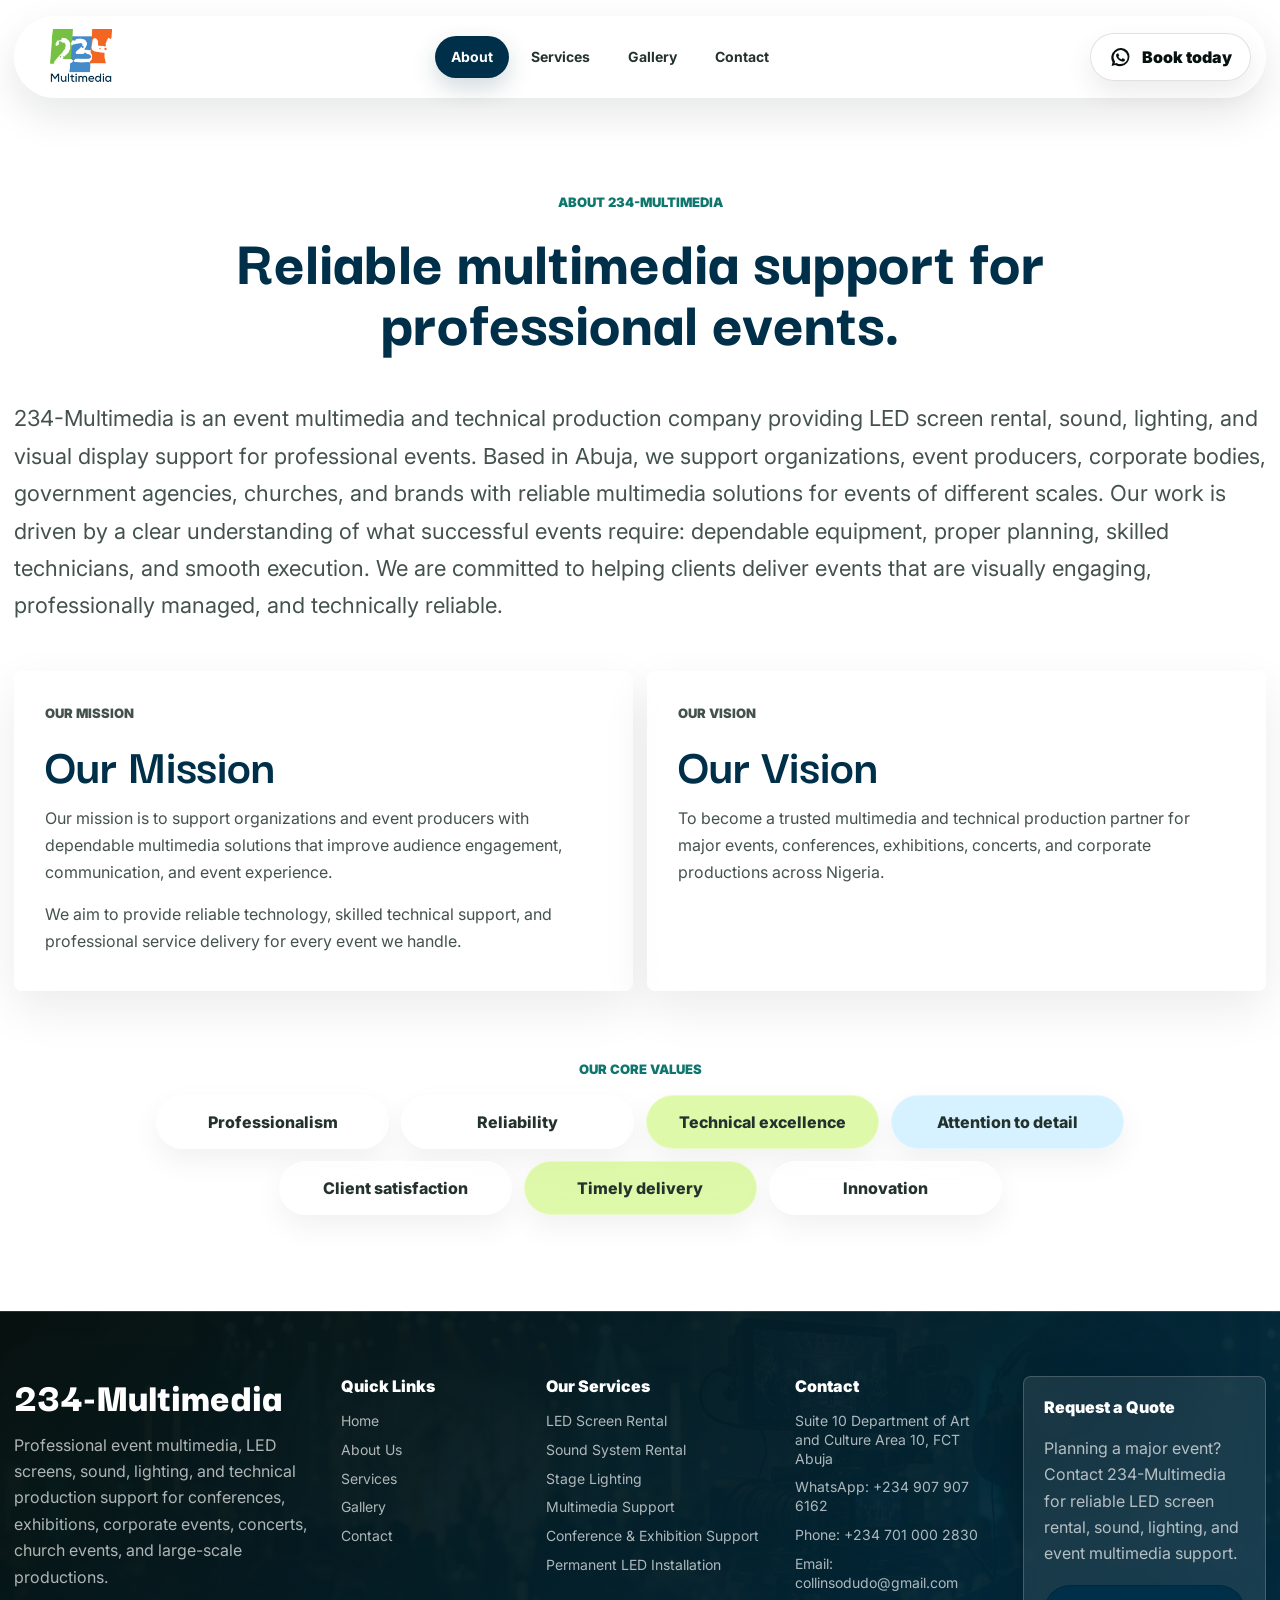
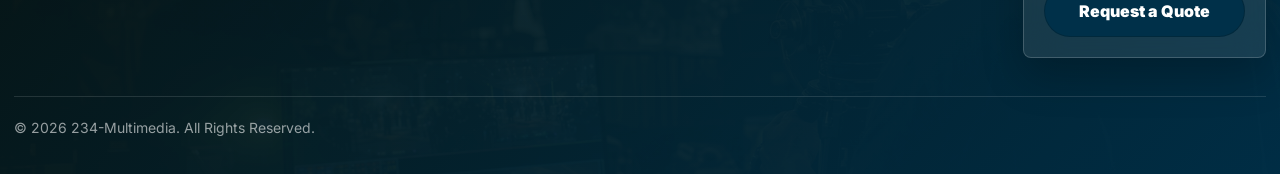
==== about.html @ 144f9b6d "Initial 234-Multimedia website" ====
<!DOCTYPE html>
<html lang="en">
<head>
  <meta charset="UTF-8">
  <meta name="viewport" content="width=device-width, initial-scale=1.0">
  <title>About 234-Multimedia | Event Technical Production</title>
  <meta name="description" content="Learn about 234-Multimedia, an Abuja event technical production company providing LED screens, sound, lighting, media support, and visual display services.">
  <meta name="robots" content="index, follow">
  <meta name="theme-color" content="#003049">
  <meta name="geo.region" content="NG-FC">
  <meta name="geo.placename" content="Abuja">
  <meta property="og:site_name" content="234-Multimedia">
  <meta property="og:type" content="website">
  <meta property="og:title" content="About 234-Multimedia | Event Technical Production">
  <meta property="og:description" content="Learn about 234-Multimedia, an Abuja event technical production company providing LED screens, sound, lighting, media support, and visual display services.">
  <meta property="og:image" content="assets/hero-led-3.png">
  <meta name="twitter:card" content="summary_large_image">
  <meta name="twitter:title" content="About 234-Multimedia | Event Technical Production">
  <meta name="twitter:description" content="Learn about 234-Multimedia, an Abuja event technical production company providing LED screens, sound, lighting, media support, and visual display services.">
  <meta name="twitter:image" content="assets/hero-led-3.png">
  <link rel="preconnect" href="https://fonts.googleapis.com">
  <link rel="preconnect" href="https://fonts.gstatic.com" crossorigin>
  <link href="https://fonts.googleapis.com/css2?family=Darker+Grotesque:wght@700;800;900&family=Inter:wght@400;500;600;700;800;900&display=swap" rel="stylesheet">
  <link rel="icon" type="image/png" href="assets/234%20logo.png">
  <link rel="stylesheet" href="styles.css">
</head>
<body>
  <a class="skip-link" href="#top">Skip to content</a>
  <header class="site-header">
    <a class="brand" href="index.html" aria-label="234-Multimedia home">
      <img src="assets/234 logo.png" alt="234-Multimedia" decoding="async">
    </a>

    <button class="menu-toggle" type="button" aria-label="Open menu" aria-expanded="false">
      <span></span>
      <span></span>
    </button>

    <nav class="nav-links" aria-label="Primary navigation">
      <a href="about.html" aria-current="page">About</a>
      <a href="services.html">Services</a>
      <a href="work.html">Gallery</a>
      <a href="contact.html">Contact</a>
      <a class="mobile-nav-cta" href="https://wa.me/2349079076162?text=Hello%20234-Multimedia%2C%20I%20would%20like%20to%20request%20a%20quote%20for%20an%20event." target="_blank" rel="noopener">Request Quote</a>
    </nav>

    <a class="header-cta" href="https://wa.me/2349079076162?text=Hello%20234-Multimedia%2C%20I%20would%20like%20to%20book%20your%20event%20multimedia%20service." target="_blank" rel="noopener">
      <span class="whatsapp-icon" aria-hidden="true">
        <svg viewBox="0 0 24 24" focusable="false">
          <path d="M19.1 4.9A9.9 9.9 0 0 0 3.7 17l-1 3.8 3.9-1A9.9 9.9 0 0 0 19.1 4.9Zm-7.1 14a7.2 7.2 0 0 1-3.7-1l-.3-.2-2.2.6.6-2.1-.2-.3A7.3 7.3 0 1 1 12 18.9Zm4-5.4c-.2-.1-1.3-.6-1.5-.7-.2-.1-.4-.1-.5.1l-.7.9c-.1.2-.3.2-.5.1a5.9 5.9 0 0 1-2.9-2.5c-.1-.2 0-.3.1-.4l.4-.5c.1-.1.1-.3.2-.4 0-.1 0-.3-.1-.4l-.7-1.7c-.2-.4-.4-.3-.5-.3h-.5c-.2 0-.4.1-.6.3-.2.2-.8.8-.8 1.9s.8 2.2.9 2.3c.1.2 1.6 2.5 3.9 3.5.6.2 1 .4 1.3.5.6.2 1.1.2 1.5.1.5-.1 1.3-.5 1.5-1.1.2-.5.2-1 .1-1.1 0-.1-.2-.2-.4-.3Z" />
        </svg>
      </span>
      Book today
    </a>
  </header>

  <main id="top">
    <section class="page-hero section-pad">
      <p class="section-label reveal">About 234-Multimedia</p>
      <h1 class="about-title reveal">Reliable multimedia support for professional events.</h1>
    </section>

    <section class="about-page section-pad">
      <div class="about-story reveal">
        <p>234-Multimedia is an event multimedia and technical production company providing LED screen rental, sound, lighting, and visual display support for professional events. Based in Abuja, we support organizations, event producers, corporate bodies, government agencies, churches, and brands with reliable multimedia solutions for events of different scales. Our work is driven by a clear understanding of what successful events require: dependable equipment, proper planning, skilled technicians, and smooth execution. We are committed to helping clients deliver events that are visually engaging, professionally managed, and technically reliable.</p>
      </div>

      <div class="about-card-grid">
        <article class="about-card reveal">
          <p class="section-label">Our Mission</p>
          <h2>Our Mission</h2>
          <p>Our mission is to support organizations and event producers with dependable multimedia solutions that improve audience engagement, communication, and event experience.</p>
          <p>We aim to provide reliable technology, skilled technical support, and professional service delivery for every event we handle.</p>
        </article>
        <article class="about-card reveal">
          <p class="section-label">Our Vision</p>
          <h2>Our Vision</h2>
          <p>To become a trusted multimedia and technical production partner for major events, conferences, exhibitions, concerts, and corporate productions across Nigeria.</p>
        </article>
      </div>

      <div class="core-values reveal">
        <p class="section-label">Our Core Values</p>
        <div class="event-type-grid core-value-grid">
          <span>Professionalism</span>
          <span>Reliability</span>
          <span>Technical excellence</span>
          <span>Attention to detail</span>
          <span>Client satisfaction</span>
          <span>Timely delivery</span>
          <span>Innovation</span>
        </div>
      </div>
    </section>
  </main>

  <footer class="site-footer">
    <div class="footer-grid">
      <div class="footer-brand">
        <h2>234-Multimedia</h2>
        <p>Professional event multimedia, LED screens, sound, lighting, and technical production support for conferences, exhibitions, corporate events, concerts, church events, and large-scale productions.</p>
      </div>
      <div>
        <h3>Quick Links</h3>
        <nav class="footer-links" aria-label="Footer quick links">
          <a href="index.html">Home</a>
          <a href="about.html">About Us</a>
          <a href="services.html">Services</a>
          <a href="work.html">Gallery</a>
          <a href="contact.html">Contact</a>
        </nav>
      </div>
      <div>
        <h3>Our Services</h3>
        <nav class="footer-links" aria-label="Footer services">
          <a href="services.html">LED Screen Rental</a>
          <a href="services.html">Sound System Rental</a>
          <a href="services.html">Stage Lighting</a>
          <a href="services.html">Multimedia Support</a>
          <a href="services.html">Conference & Exhibition Support</a>
          <a href="services.html">Permanent LED Installation</a>
        </nav>
      </div>
      <div>
        <h3>Contact</h3>
        <div class="footer-links">
          <span>Suite 10 Department of Art and Culture Area 10, FCT Abuja</span>
          <a href="https://wa.me/2349079076162" target="_blank" rel="noopener">WhatsApp: +234 907 907 6162</a>
          <a href="tel:+2347010002830">Phone: +234 701 000 2830</a>
          <a href="mailto:collinsodudo@gmail.com">Email: collinsodudo@gmail.com</a>
        </div>
      </div>
      <div class="footer-cta">
        <h3>Request a Quote</h3>
        <p>Planning a major event? Contact 234-Multimedia for reliable LED screen rental, sound, lighting, and event multimedia support.</p>
        <a class="button button-primary" href="https://wa.me/2349079076162?text=Hello%20234-Multimedia%2C%20I%20would%20like%20to%20request%20a%20quote%20for%20an%20event." target="_blank" rel="noopener">Request a Quote</a>
      </div>
    </div>
    <div class="footer-bottom">
      <span>&copy; 2026 234-Multimedia. All Rights Reserved.</span>
    </div>
  </footer>

  <script src="script.js"></script>
</body>
</html>
---- styles.css ----
:root {
  --ink: #07110f;
  --paper: #edf2ee;
  --muted: #66726c;
  --line: rgba(255, 255, 255, 0.35);
  --teal: #0f766e;
  --navy: #003049;
  --lime: #b7f247;
  --coral: #ff8468;
  --blue: #8ed8ff;
  --white: #ffffff;
  --glass: rgba(255, 255, 255, 0.58);
  --glass-strong: rgba(255, 255, 255, 0.78);
  --shadow: 0 24px 70px rgba(7, 17, 15, 0.16);
  --page-width: min(1360px, calc(100% - 28px));
}

* {
  box-sizing: border-box;
}

html {
  scroll-behavior: smooth;
}

body {
  margin: 0;
  background: #ffffff;
  color: var(--ink);
  font-family: "Inter", Arial, sans-serif;
  overflow-x: hidden;
}

body::before {
  display: none;
  content: "";
  position: fixed;
  inset: 0;
  z-index: -1;
  background-image:
    linear-gradient(rgba(7, 17, 15, 0.045) 1px, transparent 1px),
    linear-gradient(90deg, rgba(7, 17, 15, 0.045) 1px, transparent 1px);
  background-size: 72px 72px;
  mask-image: linear-gradient(to bottom, rgba(0, 0, 0, 0.8), transparent 78%);
}

body::after {
  display: none;
  content: "";
  position: fixed;
  right: -18vw;
  bottom: 6vh;
  z-index: -1;
  width: 42vw;
  height: 42vw;
  border-radius: 50%;
  background: radial-gradient(circle, rgba(255, 132, 104, 0.22), transparent 68%);
  animation: floatGlow 9s ease-in-out infinite alternate;
}

body.menu-open {
  overflow: hidden;
}

a {
  color: inherit;
  text-decoration: none;
}

.skip-link {
  position: fixed;
  top: 12px;
  left: 12px;
  z-index: 100;
  padding: 10px 14px;
  border-radius: 999px;
  background: var(--navy);
  color: var(--white);
  font-weight: 900;
  transform: translateY(-140%);
  transition: transform 180ms ease;
}

.skip-link:focus {
  transform: translateY(0);
}

img {
  display: block;
  max-width: 100%;
}

.site-header {
  position: sticky;
  top: 0;
  z-index: 20;
  display: flex;
  align-items: center;
  justify-content: space-between;
  gap: 24px;
  width: var(--page-width);
  margin: 16px auto 0;
  padding: 12px 14px 12px 18px;
  border: 1px solid var(--line);
  border-radius: 999px;
  background: rgba(255, 255, 255, 0.52);
  box-shadow: 0 16px 42px rgba(7, 17, 15, 0.1);
  backdrop-filter: blur(18px);
}

.brand,
.nav-links,
.hero-actions,
.contact-actions,
.header-cta {
  display: flex;
  align-items: center;
}

.brand {
  display: inline-flex;
  align-items: center;
}

.brand img {
  width: 96px;
  height: auto;
  max-height: 56px;
  object-fit: contain;
}

.nav-links {
  gap: 6px;
}

.nav-links a {
  min-height: 42px;
  padding: 12px 16px;
  border-radius: 999px;
  color: #24322d;
  font-size: 14px;
  font-weight: 700;
}

.nav-links a:hover {
  background: rgba(255, 255, 255, 0.72);
}

.nav-links a[aria-current="page"] {
  background: var(--navy);
  color: var(--white);
  box-shadow: 0 10px 24px rgba(0, 48, 73, 0.18);
}

.nav-links .mobile-nav-cta {
  display: none;
}

.header-cta {
  justify-content: center;
  gap: 10px;
  min-height: 48px;
  padding: 0 18px;
  border: 1px solid rgba(7, 17, 15, 0.12);
  border-radius: 999px;
  background: rgba(255, 255, 255, 0.62);
  color: var(--ink);
  font-weight: 900;
  box-shadow: 0 12px 28px rgba(7, 17, 15, 0.08);
}

.menu-toggle {
  display: none;
  width: 46px;
  height: 46px;
  border: 0;
  border-radius: 50%;
  background: var(--ink);
  cursor: pointer;
}

.menu-toggle span {
  display: block;
  width: 18px;
  height: 2px;
  margin: 5px auto;
  background: var(--lime);
}

.hero {
  display: grid;
  grid-template-columns: minmax(0, 0.9fr) minmax(360px, 1.1fr);
  align-items: stretch;
  gap: 34px;
  width: var(--page-width);
  min-height: calc(100vh - 82px);
  margin: 0 auto;
  padding: 58px 0 28px;
}

.hero-led {
  display: grid;
  grid-template-columns: minmax(360px, 0.48fr) minmax(330px, 0.52fr);
  align-items: center;
  gap: clamp(28px, 6vw, 96px);
  min-height: calc(100vh - 108px);
  padding-top: clamp(44px, 7vw, 88px);
  padding-bottom: clamp(58px, 8vw, 96px);
  overflow: visible;
}

.hero-copy {
  align-self: center;
  padding: clamp(24px, 4vw, 46px);
  border: 1px solid var(--line);
  border-radius: 28px;
  background: rgba(255, 255, 255, 0.5);
  box-shadow: var(--shadow);
  backdrop-filter: blur(22px);
}

.hero-led .hero-copy {
  width: 100%;
  margin: 0;
  padding: 0;
  text-align: left;
  border: 0;
  border-radius: 0;
  background: transparent;
  box-shadow: none;
  backdrop-filter: none;
}

.hero-copy,
.hero-media,
.service-card,
.process-step,
.contact-panel {
  -webkit-backdrop-filter: blur(22px);
}

.eyebrow,
.section-label {
  margin: 0 0 18px;
  color: var(--teal);
  font-size: 13px;
  font-weight: 900;
  letter-spacing: 0;
  text-transform: uppercase;
}

.hero h1,
.intro h2,
.section-heading h2,
.showcase-header h2,
.contact-panel h2 {
  margin: 0;
  font-weight: 900;
  letter-spacing: 0;
  line-height: 0.92;
}

.hero h1 {
  max-width: 780px;
  font-size: clamp(48px, 8vw, 112px);
}

.hero-led h1 {
  max-width: 720px;
  margin: 0;
  color: #003049;
  font-family: "Darker Grotesque", "Inter", Arial, sans-serif;
  font-size: clamp(44px, 4.7vw, 68px);
  font-weight: 800;
  line-height: 0.88;
}

.hero-led h1 > span {
  display: block;
}

.hero-led h1 > span:first-child {
  white-space: nowrap;
}

.hero-led h1 > .hero-service-line {
  white-space: nowrap;
}

.hero-service-word {
  display: inline-block;
  color: #FA6506;
  min-height: 0.9em;
  vertical-align: baseline;
  transition: opacity 220ms ease, transform 220ms ease;
}

.hero-service-word.is-changing {
  opacity: 0;
  transform: translateY(8px);
}

.hero-text {
  max-width: 570px;
  margin: 24px 0 0;
  color: #44524c;
  font-size: clamp(17px, 2vw, 21px);
  line-height: 1.55;
}

.hero-led .hero-text {
  max-width: 540px;
  margin: 18px 0 0;
  color: rgba(7, 17, 15, 0.86);
  font-size: clamp(16px, 1.55vw, 20px);
  line-height: 1.35;
}

.hero-actions,
.contact-actions {
  flex-wrap: wrap;
  gap: 12px;
  margin-top: 34px;
}

.hero-led .hero-actions {
  justify-content: flex-start;
  margin-top: 28px;
}

.button {
  display: inline-flex;
  align-items: center;
  justify-content: center;
  min-height: 52px;
  padding: 0 22px;
  border: 1px solid rgba(7, 17, 15, 0.22);
  border-radius: 999px;
  font-weight: 900;
}

.button-primary {
  background: var(--navy);
  color: var(--white);
}

.whatsapp-icon {
  display: inline-flex;
  align-items: center;
  justify-content: center;
  width: 23px;
  height: 23px;
  flex: 0 0 23px;
}

.whatsapp-icon svg {
  width: 100%;
  height: 100%;
  fill: currentColor;
}

.button-secondary {
  background: rgba(255, 255, 255, 0.52);
  backdrop-filter: blur(14px);
}

.hero-media {
  position: relative;
  min-height: 640px;
  border: 1px solid rgba(255, 255, 255, 0.35);
  border-radius: 34px;
  overflow: hidden;
  background: #101916;
  box-shadow: var(--shadow);
  transform-style: preserve-3d;
}

.hero-led-gallery {
  position: relative;
  justify-self: end;
  width: min(540px, 100%);
  height: clamp(540px, 70vh, 700px);
  margin: 0;
  overflow: hidden;
  border: 1px solid rgba(255, 255, 255, 0.44);
  border-radius: 50px;
  box-shadow: 0 28px 72px rgba(7, 17, 15, 0.18);
  mask-image: none;
}

.hero-led-track {
  position: relative;
  width: 100%;
  height: 100%;
  padding: 0;
}

.hero-led-card {
  position: absolute;
  inset: 0;
  margin: 0;
  border: 0;
  border-radius: inherit;
  overflow: hidden;
  background: transparent;
  box-shadow: none;
  isolation: isolate;
  opacity: 0;
  pointer-events: none;
  transform: scale(1.02);
  transition: opacity 700ms ease, transform 700ms ease;
}

.hero-led-card.is-active {
  z-index: 1;
  opacity: 1;
  pointer-events: auto;
  transform: scale(1);
}

.hero-led-card img {
  width: 100%;
  height: 100%;
  object-fit: cover;
  border-radius: inherit;
}

.hero-led-dots {
  position: absolute;
  left: 50%;
  bottom: 18px;
  z-index: 3;
  display: flex;
  align-items: center;
  gap: 10px;
  transform: translateX(-50%);
}

.hero-led-dot {
  width: 10px;
  height: 10px;
  padding: 0;
  border: 0;
  border-radius: 50%;
  background: rgba(196, 196, 196, 0.86);
  cursor: pointer;
  transition: background 200ms ease, transform 200ms ease;
}

.hero-led-dot.is-active {
  background: #ffffff;
  transform: scale(1.22);
}

.hero-led-dot:focus-visible {
  outline: 2px solid #ffffff;
  outline-offset: 4px;
}

.hero-media::before {
  content: "";
  position: absolute;
  inset: 0;
  z-index: 1;
  background: linear-gradient(90deg, rgba(7, 17, 15, 0.2), rgba(7, 17, 15, 0.03) 42%, rgba(183, 242, 71, 0.12));
  pointer-events: none;
}

.hero-media img {
  width: 100%;
  height: 100%;
  min-height: 640px;
  object-fit: cover;
}

.media-card {
  position: absolute;
  z-index: 2;
  width: min(270px, calc(100% - 36px));
  padding: 16px;
  border: 1px solid rgba(255, 255, 255, 0.32);
  border-radius: 18px;
  background: rgba(255, 255, 255, 0.62);
  box-shadow: 0 16px 34px rgba(7, 17, 15, 0.16);
  backdrop-filter: blur(18px);
}

.media-card span {
  display: block;
  margin-bottom: 8px;
  color: var(--teal);
  font-size: 12px;
  font-weight: 900;
  text-transform: uppercase;
}

.media-card strong {
  display: block;
  font-size: 18px;
  line-height: 1.15;
  transition: opacity 220ms ease, transform 220ms ease;
}

.media-card strong.is-changing {
  opacity: 0;
  transform: translateY(8px);
}

.media-card-top {
  top: 24px;
  left: 24px;
}

.media-card-bottom {
  right: 24px;
  bottom: 24px;
}

.section-pad {
  width: var(--page-width);
  margin: 0 auto;
  padding: 96px 0;
}

.intro-grid {
  display: grid;
  grid-template-columns: 1fr 0.65fr;
  gap: 42px;
  align-items: start;
}

.about-band {
  width: 100%;
  max-width: none;
  background:
    linear-gradient(135deg, rgba(7, 17, 15, 0.96), rgba(0, 48, 73, 0.9)),
    url("assets/event-hero.png") center / cover;
  color: var(--white);
}

.about-band .intro {
  padding-bottom: 42px;
}

.about-band .section-label {
  color: var(--lime);
}

.about-band h2 {
  color: var(--white);
}

.about-band p {
  color: rgba(255, 255, 255, 0.88);
}

.about-band .intro-copy p {
  color: rgba(255, 255, 255, 0.92) !important;
}

.about-band .stats {
  padding-top: 0;
  padding-bottom: 82px;
}

.about-band .stat {
  border-top-color: rgba(255, 255, 255, 0.2);
}

.about-band .stat strong {
  color: var(--white);
}

.about-band .stat span {
  color: rgba(255, 255, 255, 0.72);
}

.intro h2,
.section-heading h2,
.showcase-header h2,
.contact-panel h2 {
  font-size: clamp(38px, 5.3vw, 78px);
}

.intro p,
.contact-panel p {
  margin: 0;
  color: #44524c;
  font-size: 18px;
  line-height: 1.7;
}

.intro-copy {
  display: grid;
  gap: 18px;
}

.intro-copy p {
  max-width: 680px;
}

.section-heading,
.showcase-header {
  display: grid;
  grid-template-columns: 0.35fr 1fr;
  gap: 34px;
  align-items: start;
  margin-bottom: 34px;
}

.service-grid {
  display: grid;
  grid-template-columns: repeat(3, 1fr);
  gap: 14px;
}

.service-card {
  position: relative;
  min-height: 270px;
  padding: 26px;
  border: 1px solid var(--line);
  border-radius: 8px;
  background: var(--glass);
  box-shadow: 0 18px 48px rgba(7, 17, 15, 0.08);
  backdrop-filter: blur(22px);
  overflow: hidden;
  cursor: default;
  transition: transform 220ms ease, box-shadow 220ms ease, background 220ms ease, border-color 220ms ease;
}

.service-card::after {
  content: "";
  position: absolute;
  right: 22px;
  bottom: 20px;
  color: var(--teal);
  font-size: 13px;
  font-weight: 900;
  opacity: 0;
  transform: translateX(-8px);
  transition: opacity 220ms ease, transform 220ms ease;
}

.service-card-static::after {
  content: "";
}

.service-card:hover,
.process-step:hover {
  transform: translateY(-8px);
  box-shadow: 0 28px 70px rgba(7, 17, 15, 0.16);
}

.service-card:hover {
  border-color: rgba(0, 48, 73, 0.28);
}

.service-card:hover::after {
  opacity: 1;
  transform: translateX(0);
}

.service-card:nth-child(2),
.service-card:nth-child(5) {
  background: rgba(7, 17, 15, 0.78);
  color: var(--white);
}

.service-card:nth-child(2)::after,
.service-card:nth-child(5)::after {
  color: var(--lime);
}

.service-card:nth-child(3) {
  background: rgba(183, 242, 71, 0.62);
}

.section-action {
  display: flex;
  justify-content: center;
  margin-top: 28px;
}

.page-hero {
  padding-top: 96px;
  padding-bottom: 40px;
  text-align: center;
}

.page-hero h1 {
  max-width: 980px;
  margin: 0 auto;
  color: var(--navy);
  font-family: "Darker Grotesque", "Inter", Arial, sans-serif;
  font-size: clamp(40px, 5.2vw, 72px);
  font-weight: 800;
  line-height: 0.92;
}

.page-hero p:not(.section-label) {
  max-width: 780px;
  margin: 22px auto 0;
  color: #44524c;
  font-size: clamp(17px, 2vw, 21px);
  line-height: 1.55;
}

.services-page-list {
  padding-top: 36px;
}

.services-detail-grid {
  grid-template-columns: repeat(2, 1fr);
}

.services-detail-grid .service-card {
  min-height: 340px;
}

.about-page {
  padding-top: 10px;
}

.about-title {
  font-size: clamp(46px, 6vw, 86px);
}

.about-story {
  display: grid;
  gap: 18px;
  max-width: none;
  margin-bottom: 46px;
}

.about-story p {
  margin: 0;
  color: #44524c;
  font-size: clamp(18px, 2vw, 22px);
  line-height: 1.7;
}

.about-card-grid {
  display: grid;
  grid-template-columns: repeat(2, 1fr);
  gap: 14px;
}

.about-card {
  min-height: 320px;
  padding: 30px;
  border: 1px solid var(--line);
  border-radius: 8px;
  background: rgba(255, 255, 255, 0.58);
  box-shadow: 0 18px 48px rgba(7, 17, 15, 0.08);
  backdrop-filter: blur(22px);
  -webkit-backdrop-filter: blur(22px);
}

.about-card h2 {
  margin: 0 0 18px;
  color: var(--navy);
  font-family: "Darker Grotesque", "Inter", Arial, sans-serif;
  font-size: clamp(36px, 4vw, 58px);
  line-height: 0.92;
}

.about-card .section-label {
  margin-bottom: 16px;
}

.about-card p {
  margin: 0;
  color: #44524c;
  line-height: 1.7;
}

.about-card p + p {
  margin-top: 14px;
}

.core-values {
  margin-top: 70px;
  text-align: center;
}

.contact-page {
  padding-top: 36px;
}

.contact-page-intro {
  display: grid;
  gap: 18px;
  max-width: 1000px;
  margin-bottom: 46px;
}

.contact-page-intro p {
  margin: 0;
  color: #44524c;
  font-size: clamp(18px, 2vw, 22px);
  line-height: 1.7;
}

.contact-page-grid {
  display: grid;
  grid-template-columns: 1fr;
  gap: 42px;
}

.contact-form-title {
  margin-bottom: 20px;
  text-align: center;
}

.contact-info-card {
  padding: 30px;
  border: 1px solid var(--line);
  border-radius: 8px;
  background: rgba(255, 255, 255, 0.58);
  box-shadow: 0 18px 48px rgba(7, 17, 15, 0.08);
  backdrop-filter: blur(22px);
  -webkit-backdrop-filter: blur(22px);
}

.contact-info-card h2 {
  max-width: 760px;
  margin: 0 0 26px;
  color: var(--navy);
  font-family: "Darker Grotesque", "Inter", Arial, sans-serif;
  font-size: clamp(34px, 4vw, 54px);
  line-height: 0.95;
}

.contact-info-card h3 {
  margin: 0 0 12px;
  color: var(--navy);
  font-size: 18px;
}

.contact-info-card ul {
  display: grid;
  grid-template-columns: repeat(2, 1fr);
  gap: 10px 18px;
  margin: 0;
  padding-left: 18px;
  color: #44524c;
  line-height: 1.55;
}

.contact-form {
  display: grid;
  grid-template-columns: repeat(2, 1fr);
  gap: 14px;
}

.contact-form label {
  display: grid;
  gap: 8px;
}

.contact-form span {
  color: #24322d;
  font-size: 13px;
  font-weight: 900;
}

.contact-form input,
.contact-form select,
.contact-form textarea {
  width: 100%;
  border: 1px solid rgba(7, 17, 15, 0.12);
  border-radius: 8px;
  background: rgba(255, 255, 255, 0.7);
  color: var(--ink);
  font: inherit;
  padding: 14px 15px;
  outline: none;
}

.contact-form textarea {
  resize: vertical;
}

.contact-form input:focus,
.contact-form select:focus,
.contact-form textarea:focus {
  border-color: rgba(0, 48, 73, 0.42);
  box-shadow: 0 0 0 4px rgba(0, 48, 73, 0.08);
}

.contact-form .form-wide,
.contact-form .button {
  grid-column: 1 / -1;
}

.contact-form-simple {
  grid-template-columns: 1fr;
  margin-bottom: 28px;
}

.contact-detail-list {
  display: grid;
  gap: 22px;
}

.contact-detail-list div {
  display: grid;
  gap: 8px;
}

.contact-detail-list span,
.contact-detail-list a {
  color: #44524c;
  line-height: 1.55;
}

.contact-detail-list a:hover {
  color: var(--navy);
}

.contact-page-cta {
  margin-top: 48px;
}

.core-value-grid {
  justify-content: center;
  max-width: 980px;
  margin: 0 auto;
}

.core-value-grid span {
  flex: 0 1 calc(25% - 12px);
  justify-content: center;
}

.event-types {
  padding-top: 42px;
}

.event-type-grid {
  display: flex;
  flex-wrap: wrap;
  gap: 12px;
}

.event-type-grid span {
  display: inline-flex;
  align-items: center;
  min-height: 54px;
  padding: 0 20px;
  border: 1px solid var(--line);
  border-radius: 999px;
  background: rgba(255, 255, 255, 0.58);
  color: #24322d;
  font-weight: 800;
  box-shadow: 0 12px 30px rgba(7, 17, 15, 0.06);
  backdrop-filter: blur(16px);
  -webkit-backdrop-filter: blur(16px);
  cursor: default;
  transition: transform 180ms ease, box-shadow 180ms ease, background 180ms ease, border-color 180ms ease;
}

.event-type-grid span:hover {
  transform: translateY(-5px);
  border-color: rgba(0, 48, 73, 0.24);
  background: rgba(255, 255, 255, 0.76);
  box-shadow: 0 20px 46px rgba(7, 17, 15, 0.12);
}

.event-type-grid span:nth-child(3n) {
  background: rgba(183, 242, 71, 0.46);
}

.event-type-grid span:nth-child(4n) {
  background: rgba(142, 216, 255, 0.36);
}

.service-number {
  display: inline-flex;
  margin-bottom: 54px;
  color: var(--teal);
  font-weight: 900;
}

.service-card:nth-child(2) .service-number,
.service-card:nth-child(5) .service-number {
  color: var(--lime);
}

.service-card h3 {
  margin: 0 0 12px;
  font-size: 24px;
  line-height: 1.1;
}

.service-card p,
.process-step p,
.stat span {
  margin: 0;
  color: var(--muted);
  line-height: 1.58;
}

.service-card p + p {
  margin-top: 12px;
}

.service-card:nth-child(2) p,
.service-card:nth-child(5) p {
  color: rgba(255, 255, 255, 0.72);
}

.showcase {
  width: 100%;
  max-width: none;
  padding-right: max(14px, calc((100vw - 1360px) / 2));
  padding-left: max(14px, calc((100vw - 1360px) / 2));
  background:
    linear-gradient(135deg, rgba(7, 17, 15, 0.94), rgba(12, 42, 38, 0.9)),
    url("assets/event-hero.png") center / cover;
  color: var(--white);
}

.showcase .section-label {
  color: var(--lime);
}

.showcase-header h2 {
  max-width: 860px;
}

.showcase-intro {
  max-width: 860px;
  margin: 0 0 34px;
  color: rgba(255, 255, 255, 0.72);
  font-size: clamp(17px, 2vw, 21px);
  line-height: 1.65;
}

.why-card-grid {
  display: grid;
  grid-template-columns: repeat(4, 1fr);
  gap: 14px;
}

.why-card {
  min-height: 290px;
  padding: 26px;
  border: 1px solid rgba(255, 255, 255, 0.24);
  border-radius: 8px;
  background: rgba(255, 255, 255, 0.12);
  box-shadow: 0 22px 54px rgba(0, 0, 0, 0.24);
  backdrop-filter: blur(20px);
  -webkit-backdrop-filter: blur(20px);
  transition: transform 220ms ease, background 220ms ease, border-color 220ms ease, box-shadow 220ms ease;
}

.why-card:hover {
  transform: translateY(-8px);
  border-color: rgba(183, 242, 71, 0.42);
  background: rgba(255, 255, 255, 0.18);
  box-shadow: 0 30px 72px rgba(0, 0, 0, 0.34);
}

.why-card span {
  display: inline-flex;
  margin-bottom: 74px;
  color: var(--lime);
  font-weight: 900;
}

.why-card h3 {
  margin: 0 0 12px;
  font-size: 24px;
  line-height: 1.1;
}

.why-card p {
  margin: 0;
  color: rgba(255, 255, 255, 0.7);
  line-height: 1.58;
}

.our-work-preview {
  display: grid;
  grid-template-columns: minmax(0, 0.95fr) minmax(360px, 0.75fr);
  align-items: center;
  gap: clamp(28px, 5vw, 78px);
  padding-top: 82px;
  padding-bottom: 82px;
}

.work-preview-copy {
  max-width: 900px;
}

.work-preview-copy h2 {
  margin: 0;
  color: var(--navy);
  font-family: "Darker Grotesque", "Inter", Arial, sans-serif;
  font-size: clamp(42px, 6vw, 82px);
  font-weight: 800;
  line-height: 0.94;
}

.work-preview-copy p:not(.section-label) {
  max-width: 760px;
  margin: 20px 0 0;
  color: #44524c;
  font-size: 18px;
  line-height: 1.7;
}

.work-preview-copy .button {
  margin-top: 28px;
}

.work-preview-media {
  min-height: 440px;
  margin: 0;
  overflow: hidden;
  border-radius: 34px;
  box-shadow: 0 28px 72px rgba(7, 17, 15, 0.18);
}

.work-preview-media img {
  width: 100%;
  height: 100%;
  min-height: 440px;
  object-fit: cover;
}

.project-gallery {
  display: grid;
  grid-template-columns: repeat(2, 1fr);
  gap: 16px;
  padding-top: 36px;
}

.project-card {
  position: relative;
  min-height: 420px;
  margin: 0;
  border: 1px solid var(--line);
  border-radius: 24px;
  overflow: hidden;
  box-shadow: 0 22px 54px rgba(7, 17, 15, 0.12);
}

.project-card img {
  width: 100%;
  height: 100%;
  min-height: 420px;
  object-fit: cover;
  transition: transform 320ms ease;
}

.project-card:hover img {
  transform: scale(1.04);
}

.project-card figcaption {
  position: absolute;
  right: 18px;
  bottom: 18px;
  left: 18px;
  padding: 14px 16px;
  border: 1px solid rgba(255, 255, 255, 0.24);
  border-radius: 18px;
  background: rgba(255, 255, 255, 0.62);
  color: var(--navy);
  font-weight: 900;
  backdrop-filter: blur(16px);
  -webkit-backdrop-filter: blur(16px);
}

.video-gallery {
  padding-top: 0;
}

.video-slider {
  max-width: 980px;
  margin: 0 auto;
}

.video-stage {
  margin: 0;
  overflow: hidden;
  border: 1px solid var(--line);
  border-radius: 28px;
  background: #101916;
  box-shadow: 0 22px 54px rgba(7, 17, 15, 0.12);
}

.video-frame {
  position: relative;
  background: #07110f;
}

.video-slider-player {
  display: block;
  width: 100%;
  aspect-ratio: 16 / 9;
  background: #07110f;
  object-fit: cover;
}

.video-slider-caption {
  padding: 18px 22px;
  background: rgba(255, 255, 255, 0.9);
  color: var(--ink);
  font-size: 17px;
  font-weight: 900;
}

.video-slider-dots {
  display: flex;
  align-items: center;
  justify-content: center;
}

.video-arrow {
  position: absolute;
  top: 50%;
  z-index: 3;
  display: grid;
  place-items: center;
  width: 52px;
  height: 52px;
  padding: 0;
  border: 0;
  border-radius: 50%;
  background: rgba(255, 255, 255, 0.78);
  color: var(--navy);
  cursor: pointer;
  box-shadow: 0 14px 34px rgba(7, 17, 15, 0.24);
  transform: translateY(-50%);
  transition: background 180ms ease, transform 180ms ease;
}

.video-arrow:hover {
  background: #ffffff;
  transform: translateY(-50%) scale(1.05);
}

.video-arrow-left {
  left: 18px;
}

.video-arrow-right {
  right: 18px;
}

.video-arrow span {
  display: block;
  width: 13px;
  height: 13px;
  border-top: 3px solid currentColor;
  border-left: 3px solid currentColor;
}

.video-arrow-left span {
  transform: translateX(2px) rotate(-45deg);
}

.video-arrow-right span {
  transform: translateX(-2px) rotate(135deg);
}

.video-play-toggle {
  position: absolute;
  top: 50%;
  left: 50%;
  z-index: 3;
  display: grid;
  place-items: center;
  width: 78px;
  height: 78px;
  padding: 0;
  border: 0;
  border-radius: 50%;
  background: rgba(255, 255, 255, 0.88);
  color: var(--navy);
  cursor: pointer;
  box-shadow: 0 20px 46px rgba(7, 17, 15, 0.28);
  transform: translate(-50%, -50%);
  transition: opacity 180ms ease, transform 180ms ease, background 180ms ease;
}

.video-play-toggle:hover {
  background: #ffffff;
  transform: translate(-50%, -50%) scale(1.05);
}

.video-play-toggle span {
  display: block;
  width: 0;
  height: 0;
  margin-left: 5px;
  border-top: 15px solid transparent;
  border-bottom: 15px solid transparent;
  border-left: 22px solid currentColor;
}

.video-slider.is-playing .video-play-toggle {
  opacity: 0;
  pointer-events: none;
}

.video-slider-dots {
  flex-wrap: wrap;
  gap: 9px;
  margin-top: 18px;
}

.video-dot {
  width: 10px;
  height: 10px;
  padding: 0;
  border: 0;
  border-radius: 50%;
  background: rgba(102, 114, 108, 0.45);
  cursor: pointer;
  transition: background 200ms ease, transform 200ms ease;
}

.video-dot.is-active {
  background: var(--navy);
  transform: scale(1.25);
}

.video-dot:focus-visible,
.video-arrow:focus-visible {
  outline: 2px solid var(--navy);
  outline-offset: 4px;
}

.video-play-toggle:focus-visible {
  outline: 2px solid #ffffff;
  outline-offset: 4px;
}

.process-grid {
  display: grid;
  grid-template-columns: repeat(4, 1fr);
  gap: 14px;
}

.stats {
  display: grid;
  grid-template-columns: repeat(4, 1fr);
  gap: 14px;
}

.process-step {
  min-height: 250px;
  padding: 26px;
  border: 1px solid var(--line);
  border-radius: 8px;
  background: rgba(232, 242, 238, 0.62);
  box-shadow: 0 18px 48px rgba(7, 17, 15, 0.08);
  backdrop-filter: blur(22px);
  transition: transform 220ms ease, box-shadow 220ms ease;
}

.process-step:nth-child(2) {
  background: rgba(247, 223, 216, 0.68);
}

.process-step:nth-child(3) {
  background: rgba(223, 234, 248, 0.68);
}

.process-step span {
  display: block;
  margin-bottom: 92px;
  font-size: 26px;
  font-weight: 900;
}

.stats {
  padding-top: 24px;
}

.stat {
  padding: 30px 0;
  border-top: 1px solid var(--line);
}

.stat strong {
  display: block;
  margin-bottom: 10px;
  font-size: clamp(48px, 7vw, 92px);
  line-height: 0.9;
}

#eventCount::after {
  content: "+";
}

.contact {
  padding-top: 52px;
}

.contact-panel {
  padding: clamp(32px, 6vw, 72px);
  border-radius: 8px;
  border: 1px solid var(--line);
  background: rgba(183, 242, 71, 0.58);
  box-shadow: var(--shadow);
  backdrop-filter: blur(22px);
}

.contact-panel h2 {
  max-width: 860px;
}

.contact-panel p:not(.section-label) {
  max-width: 660px;
  margin-top: 20px;
}

.site-footer {
  width: 100%;
  margin: 0;
  padding: 64px max(14px, calc((100vw - 1360px) / 2)) 38px;
  border-top: 1px solid rgba(255, 255, 255, 0.12);
  background:
    linear-gradient(135deg, rgba(7, 17, 15, 0.98), rgba(0, 48, 73, 0.94)),
    url("assets/event-hero.png") center / cover;
  color: rgba(255, 255, 255, 0.74);
}

.footer-grid {
  display: grid;
  grid-template-columns: 1.35fr 0.8fr 1fr 0.9fr 1.1fr;
  gap: 28px;
  align-items: start;
}

.footer-brand h2,
.site-footer h3 {
  margin: 0;
  color: var(--white);
  font-weight: 900;
}

.footer-brand h2 {
  font-family: "Darker Grotesque", "Inter", Arial, sans-serif;
  font-size: 42px;
  line-height: 0.9;
}

.site-footer h3 {
  margin-bottom: 16px;
  font-size: 16px;
}

.footer-brand p,
.footer-cta p {
  margin: 18px 0 0;
  color: rgba(255, 255, 255, 0.68);
  line-height: 1.65;
}

.footer-links {
  display: grid;
  gap: 10px;
  color: rgba(255, 255, 255, 0.68);
  font-size: 14px;
  line-height: 1.35;
}

.footer-links a:hover {
  color: var(--lime);
}

.footer-cta {
  padding: 20px;
  border: 1px solid rgba(255, 255, 255, 0.18);
  border-radius: 8px;
  background: rgba(255, 255, 255, 0.09);
  box-shadow: 0 18px 42px rgba(0, 0, 0, 0.22);
  backdrop-filter: blur(18px);
  -webkit-backdrop-filter: blur(18px);
}

.footer-cta .button {
  width: 100%;
  margin-top: 18px;
}

.footer-bottom {
  margin-top: 38px;
  padding-top: 22px;
  border-top: 1px solid rgba(255, 255, 255, 0.12);
  color: rgba(255, 255, 255, 0.58);
  font-size: 14px;
}

.reveal {
  opacity: 0;
  transform: translateY(18px);
  transition: opacity 600ms ease, transform 600ms ease;
}

.reveal.visible {
  opacity: 1;
  transform: translateY(0);
}

@keyframes floatGlow {
  from {
    transform: translate3d(0, 0, 0) scale(1);
  }

  to {
    transform: translate3d(-7vw, -4vh, 0) scale(1.14);
  }
}

@media (max-width: 920px) {
  .menu-toggle {
    display: block;
  }

  .header-cta {
    display: none;
  }

  .nav-links {
    position: fixed;
    top: 78px;
    right: 16px;
    left: 16px;
    display: grid;
    padding: 12px;
    border: 1px solid var(--line);
    border-radius: 24px;
    background: rgba(245, 244, 238, 0.96);
    box-shadow: var(--shadow);
    opacity: 0;
    pointer-events: none;
    transform: translateY(-10px);
    transition: opacity 220ms ease, transform 220ms ease;
  }

  .nav-links.open {
    opacity: 1;
    pointer-events: auto;
    transform: translateY(0);
  }

  .nav-links a {
    border-radius: 16px;
  }

  .nav-links .mobile-nav-cta {
    display: flex;
    align-items: center;
    justify-content: center;
    margin-top: 6px;
    background: var(--navy);
    color: var(--white);
    font-weight: 900;
  }

  .nav-links .mobile-nav-cta:hover {
    background: #003049;
    color: var(--white);
  }

  .hero,
  .intro-grid,
  .section-heading,
  .showcase-header,
  .service-grid,
  .our-work-preview,
  .why-card-grid,
  .about-card-grid,
  .contact-page-grid,
  .process-grid,
  .project-gallery,
  .stats {
    grid-template-columns: 1fr;
  }

  .hero {
    min-height: auto;
    padding-top: 38px;
  }

  .hero-led {
    display: flex;
    flex-direction: column;
    padding-top: 34px;
    min-height: auto;
    overflow: hidden;
  }

  .hero-led .hero-copy {
    text-align: center;
  }

  .hero-led .hero-text {
    margin-right: auto;
    margin-left: auto;
  }

  .hero-led .hero-actions {
    justify-content: center;
  }

  .hero-led-gallery {
    justify-self: auto;
    width: min(520px, 100%);
    margin: 30px auto 0;
    height: 560px;
  }

  .work-preview-media {
    min-height: 360px;
  }

  .work-preview-media img {
    min-height: 360px;
  }

  .hero-media,
  .hero-media img {
    min-height: 430px;
  }

  .service-card,
  .process-step {
    min-height: 220px;
  }

  .service-number,
  .process-step span {
    margin-bottom: 42px;
  }
}

@media (max-width: 620px) {
  .site-header {
    width: calc(100% - 20px);
    margin-top: 10px;
  }

  .brand img {
    width: 82px;
    max-height: 48px;
  }

  .hero,
  .section-pad {
    width: calc(100% - 24px);
  }

  .hero {
    gap: 26px;
  }

  .hero h1 {
    font-size: clamp(44px, 16vw, 72px);
  }

  .hero-led h1 {
    font-size: clamp(34px, 9vw, 48px);
  }

  .hero-led h1 > span:first-child {
    white-space: normal;
  }

  .hero-led h1 > .hero-service-line {
    white-space: normal;
  }

  .hero-led .hero-copy {
    padding: 22px 16px;
    border-radius: 24px;
  }

  .hero-led-gallery {
    margin-top: 24px;
    width: min(100%, 420px);
    height: 440px;
  }

  .hero-led-card {
    width: 100%;
    height: 100%;
  }

  .video-arrow {
    width: 42px;
    height: 42px;
  }

  .video-arrow-left {
    left: 10px;
  }

  .video-arrow-right {
    right: 10px;
  }

  .video-play-toggle {
    width: 64px;
    height: 64px;
  }

  .video-play-toggle span {
    border-top-width: 12px;
    border-bottom-width: 12px;
    border-left-width: 18px;
  }

  .hero-media,
  .hero-media img {
    min-height: 360px;
    border-radius: 22px;
  }

  .media-card {
    padding: 13px;
    border-radius: 14px;
  }

  .media-card strong {
    font-size: 15px;
  }

  .media-card-top {
    top: 14px;
    left: 14px;
  }

  .media-card-bottom {
    right: 14px;
    bottom: 14px;
  }

  .section-pad {
    padding: 68px 0;
  }

  .showcase {
    padding-right: 24px;
    padding-left: 24px;
  }

  .contact-info-card ul {
    grid-template-columns: 1fr;
  }

  .contact-form {
    grid-template-columns: 1fr;
  }

  .footer-grid {
    grid-template-columns: 1fr;
  }
}
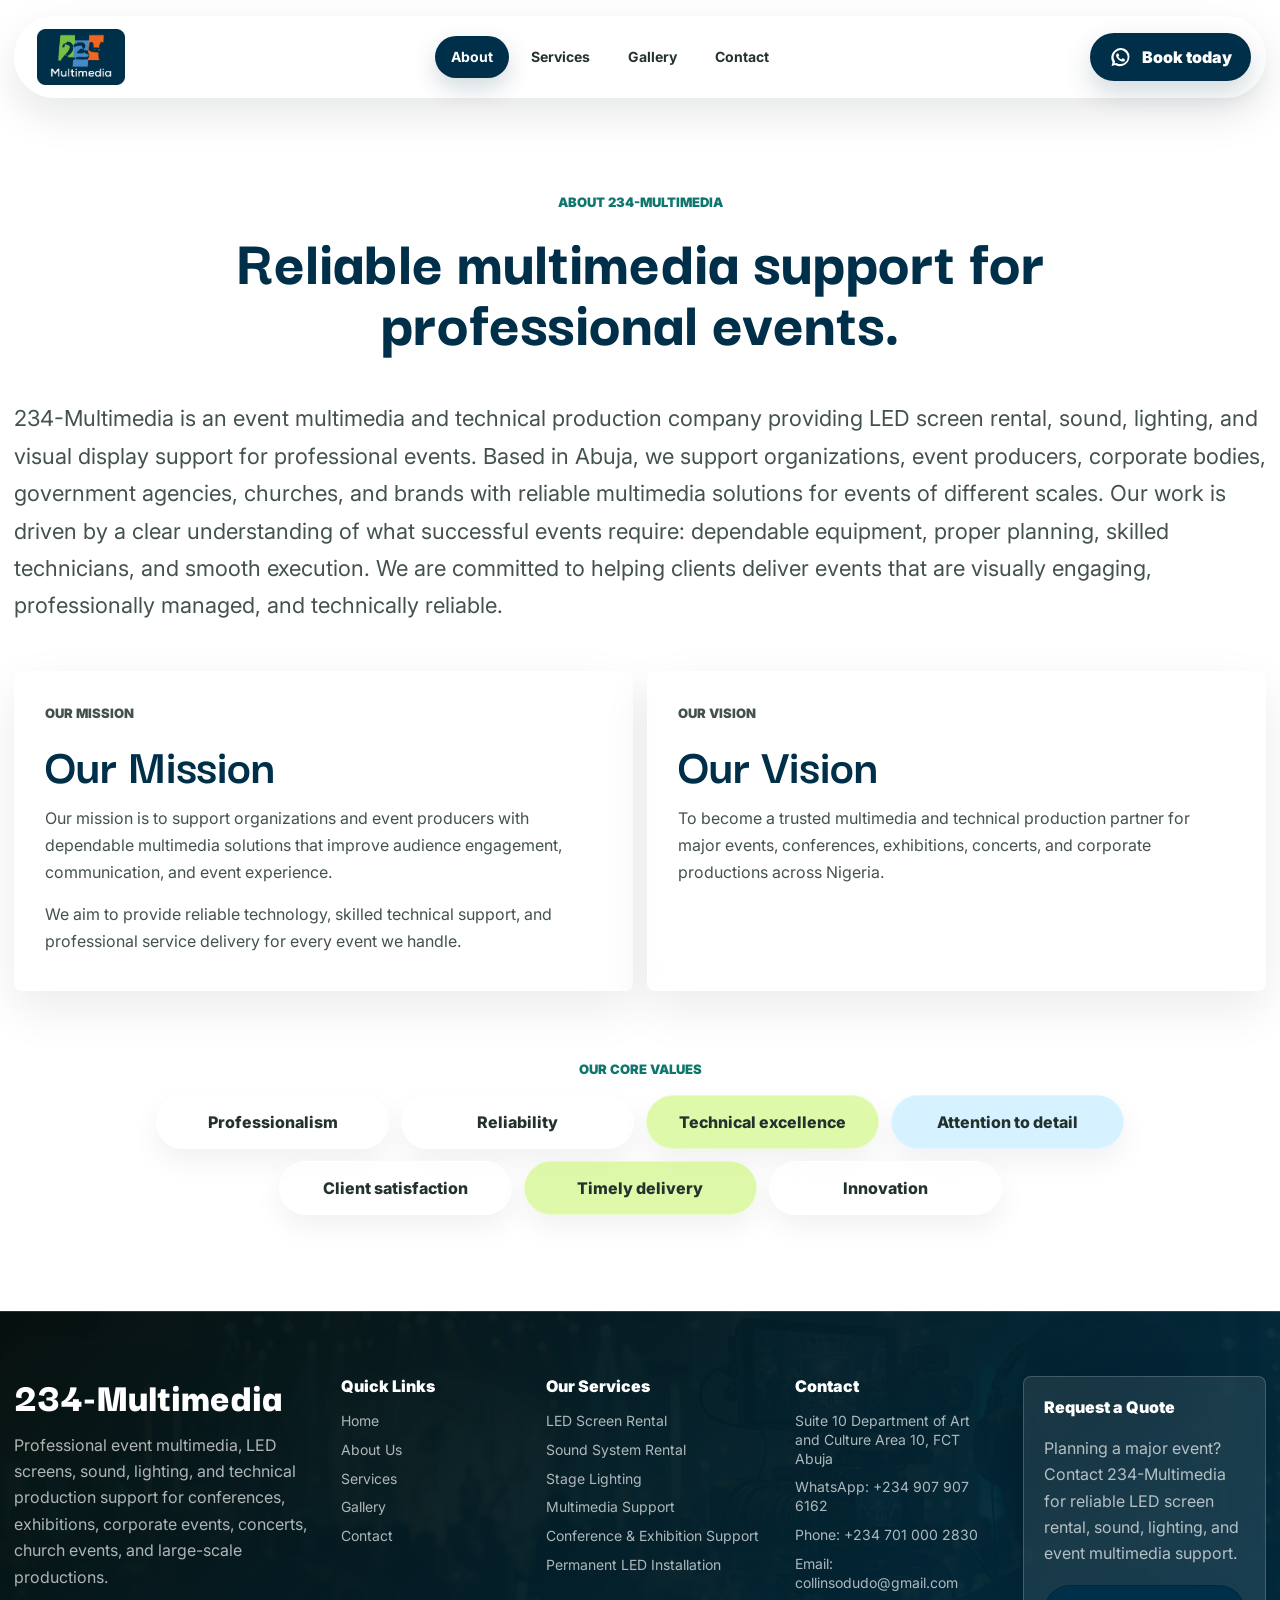
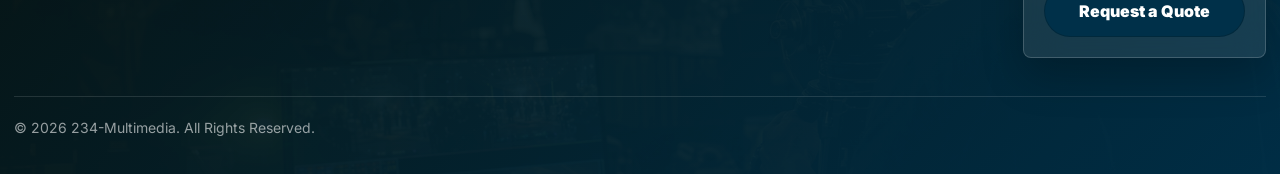
==== commit 75c69ad5: "Update logo, CTA styling, and gallery" ====
--- a/about.html
+++ b/about.html
@@ -5,19 +5,21 @@
   <meta name="viewport" content="width=device-width, initial-scale=1.0">
   <title>About 234-Multimedia | Event Technical Production</title>
   <meta name="description" content="Learn about 234-Multimedia, an Abuja event technical production company providing LED screens, sound, lighting, media support, and visual display services.">
+  <link rel="canonical" href="https://234multimedia.com.ng/about.html">
   <meta name="robots" content="index, follow">
   <meta name="theme-color" content="#003049">
   <meta name="geo.region" content="NG-FC">
   <meta name="geo.placename" content="Abuja">
   <meta property="og:site_name" content="234-Multimedia">
   <meta property="og:type" content="website">
+  <meta property="og:url" content="https://234multimedia.com.ng/about.html">
   <meta property="og:title" content="About 234-Multimedia | Event Technical Production">
   <meta property="og:description" content="Learn about 234-Multimedia, an Abuja event technical production company providing LED screens, sound, lighting, media support, and visual display services.">
-  <meta property="og:image" content="assets/hero-led-3.png">
+  <meta property="og:image" content="https://234multimedia.com.ng/assets/hero-led-3.png">
   <meta name="twitter:card" content="summary_large_image">
   <meta name="twitter:title" content="About 234-Multimedia | Event Technical Production">
   <meta name="twitter:description" content="Learn about 234-Multimedia, an Abuja event technical production company providing LED screens, sound, lighting, media support, and visual display services.">
-  <meta name="twitter:image" content="assets/hero-led-3.png">
+  <meta name="twitter:image" content="https://234multimedia.com.ng/assets/hero-led-3.png">
   <link rel="preconnect" href="https://fonts.googleapis.com">
   <link rel="preconnect" href="https://fonts.gstatic.com" crossorigin>
   <link href="https://fonts.googleapis.com/css2?family=Darker+Grotesque:wght@700;800;900&family=Inter:wght@400;500;600;700;800;900&display=swap" rel="stylesheet">
@@ -28,7 +30,7 @@
   <a class="skip-link" href="#top">Skip to content</a>
   <header class="site-header">
     <a class="brand" href="index.html" aria-label="234-Multimedia home">
-      <img src="assets/234 logo.png" alt="234-Multimedia" decoding="async">
+      <img src="assets/234 logo2.png" alt="234-Multimedia" decoding="async">
     </a>
 
     <button class="menu-toggle" type="button" aria-label="Open menu" aria-expanded="false">
--- a/styles.css
+++ b/styles.css
@@ -161,12 +161,12 @@
   gap: 10px;
   min-height: 48px;
   padding: 0 18px;
-  border: 1px solid rgba(7, 17, 15, 0.12);
+  border: 1px solid rgba(0, 48, 73, 0.18);
   border-radius: 999px;
-  background: rgba(255, 255, 255, 0.62);
-  color: var(--ink);
+  background: var(--navy);
+  color: var(--white);
   font-weight: 900;
-  box-shadow: 0 12px 28px rgba(7, 17, 15, 0.08);
+  box-shadow: 0 12px 28px rgba(0, 48, 73, 0.18);
 }
 
 .menu-toggle {
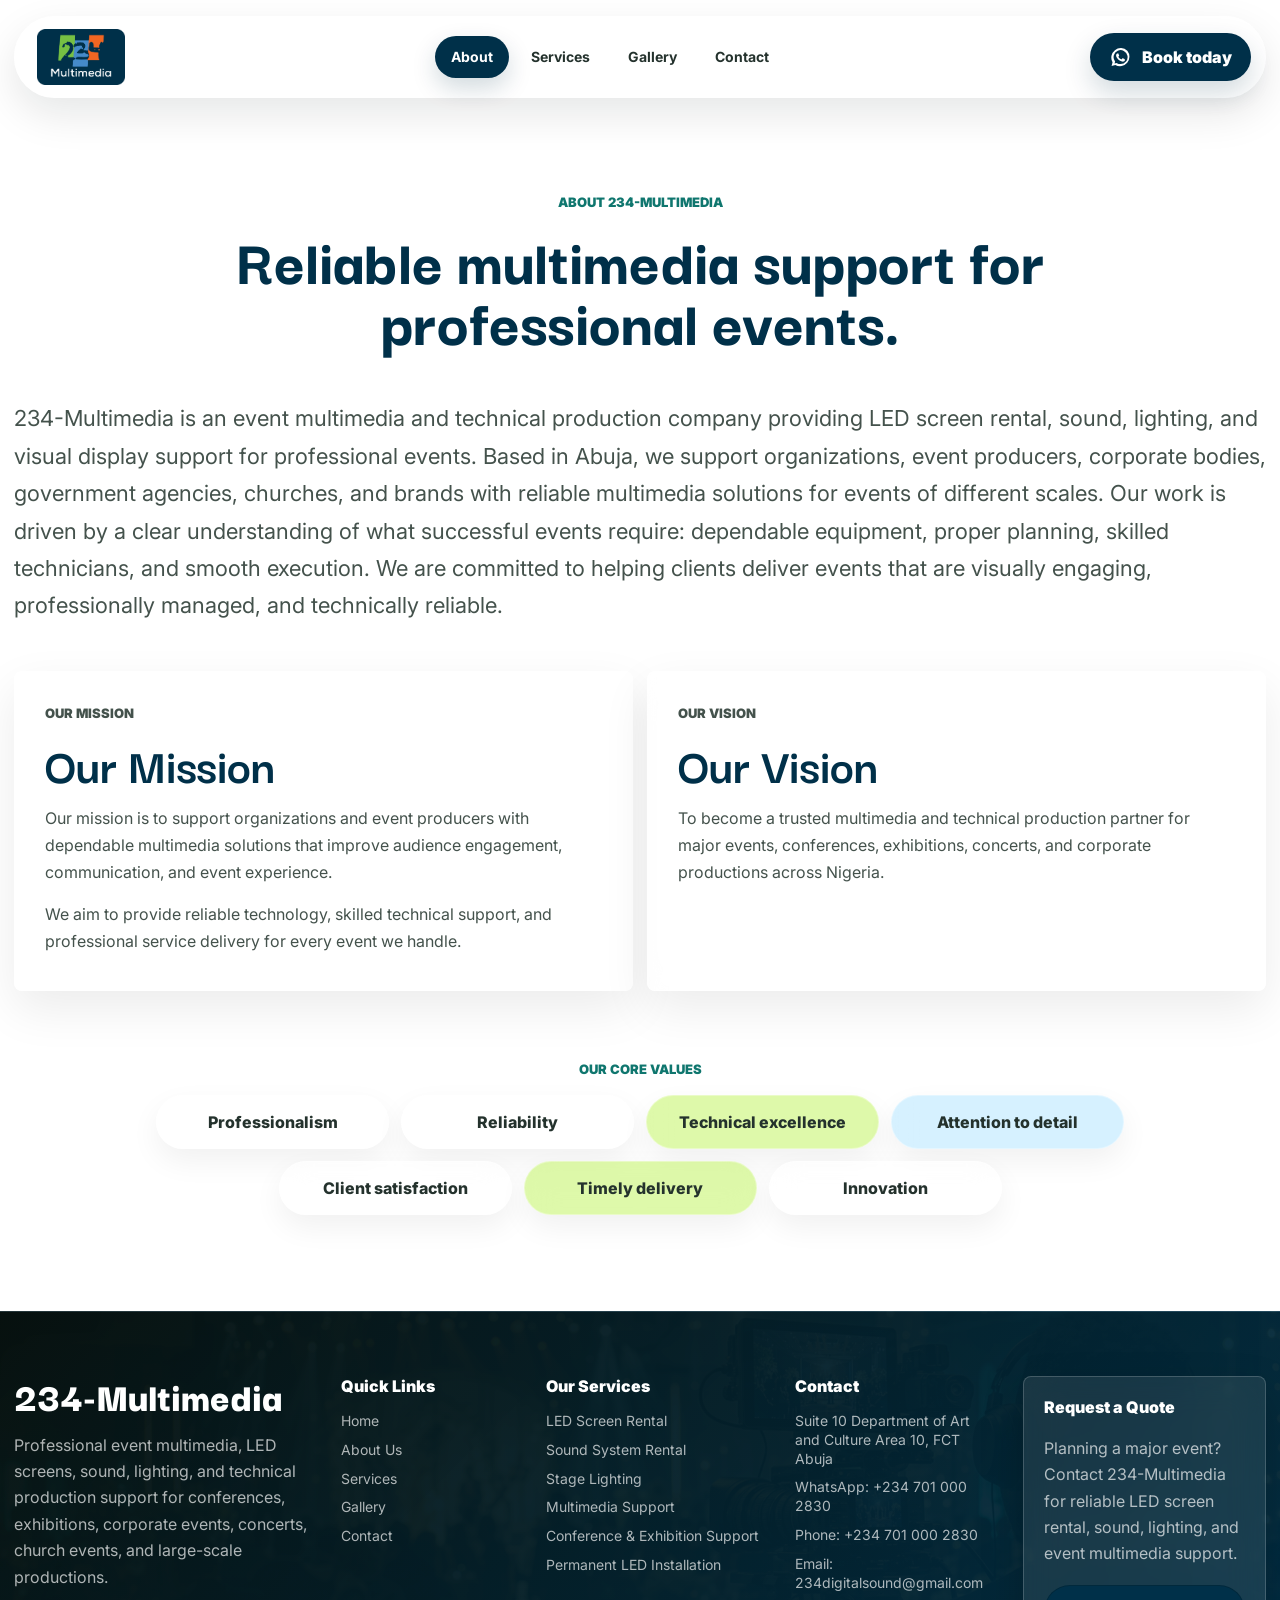
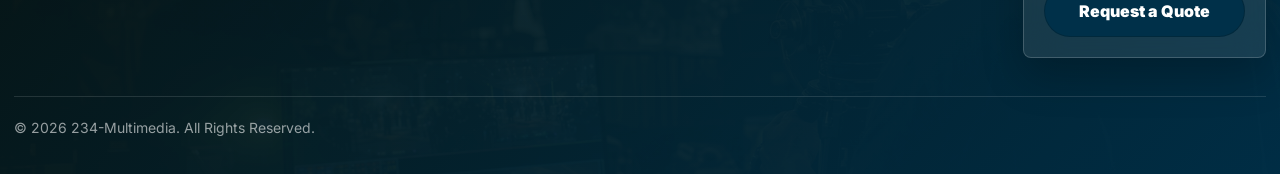
==== commit 04a048ed: "Update contact phone and email" ====
--- a/about.html
+++ b/about.html
@@ -43,10 +43,10 @@
       <a href="services.html">Services</a>
       <a href="work.html">Gallery</a>
       <a href="contact.html">Contact</a>
-      <a class="mobile-nav-cta" href="https://wa.me/2349079076162?text=Hello%20234-Multimedia%2C%20I%20would%20like%20to%20request%20a%20quote%20for%20an%20event." target="_blank" rel="noopener">Request Quote</a>
+      <a class="mobile-nav-cta" href="https://wa.me/2347010002830?text=Hello%20234-Multimedia%2C%20I%20would%20like%20to%20request%20a%20quote%20for%20an%20event." target="_blank" rel="noopener">Request Quote</a>
     </nav>
 
-    <a class="header-cta" href="https://wa.me/2349079076162?text=Hello%20234-Multimedia%2C%20I%20would%20like%20to%20book%20your%20event%20multimedia%20service." target="_blank" rel="noopener">
+    <a class="header-cta" href="https://wa.me/2347010002830?text=Hello%20234-Multimedia%2C%20I%20would%20like%20to%20book%20your%20event%20multimedia%20service." target="_blank" rel="noopener">
       <span class="whatsapp-icon" aria-hidden="true">
         <svg viewBox="0 0 24 24" focusable="false">
           <path d="M19.1 4.9A9.9 9.9 0 0 0 3.7 17l-1 3.8 3.9-1A9.9 9.9 0 0 0 19.1 4.9Zm-7.1 14a7.2 7.2 0 0 1-3.7-1l-.3-.2-2.2.6.6-2.1-.2-.3A7.3 7.3 0 1 1 12 18.9Zm4-5.4c-.2-.1-1.3-.6-1.5-.7-.2-.1-.4-.1-.5.1l-.7.9c-.1.2-.3.2-.5.1a5.9 5.9 0 0 1-2.9-2.5c-.1-.2 0-.3.1-.4l.4-.5c.1-.1.1-.3.2-.4 0-.1 0-.3-.1-.4l-.7-1.7c-.2-.4-.4-.3-.5-.3h-.5c-.2 0-.4.1-.6.3-.2.2-.8.8-.8 1.9s.8 2.2.9 2.3c.1.2 1.6 2.5 3.9 3.5.6.2 1 .4 1.3.5.6.2 1.1.2 1.5.1.5-.1 1.3-.5 1.5-1.1.2-.5.2-1 .1-1.1 0-.1-.2-.2-.4-.3Z" />
@@ -127,15 +127,15 @@
         <h3>Contact</h3>
         <div class="footer-links">
           <span>Suite 10 Department of Art and Culture Area 10, FCT Abuja</span>
-          <a href="https://wa.me/2349079076162" target="_blank" rel="noopener">WhatsApp: +234 907 907 6162</a>
+          <a href="https://wa.me/2347010002830" target="_blank" rel="noopener">WhatsApp: +234 701 000 2830</a>
           <a href="tel:+2347010002830">Phone: +234 701 000 2830</a>
-          <a href="mailto:collinsodudo@gmail.com">Email: collinsodudo@gmail.com</a>
+          <a href="mailto:234digitalsound@gmail.com">Email: 234digitalsound@gmail.com</a>
         </div>
       </div>
       <div class="footer-cta">
         <h3>Request a Quote</h3>
         <p>Planning a major event? Contact 234-Multimedia for reliable LED screen rental, sound, lighting, and event multimedia support.</p>
-        <a class="button button-primary" href="https://wa.me/2349079076162?text=Hello%20234-Multimedia%2C%20I%20would%20like%20to%20request%20a%20quote%20for%20an%20event." target="_blank" rel="noopener">Request a Quote</a>
+        <a class="button button-primary" href="https://wa.me/2347010002830?text=Hello%20234-Multimedia%2C%20I%20would%20like%20to%20request%20a%20quote%20for%20an%20event." target="_blank" rel="noopener">Request a Quote</a>
       </div>
     </div>
     <div class="footer-bottom">
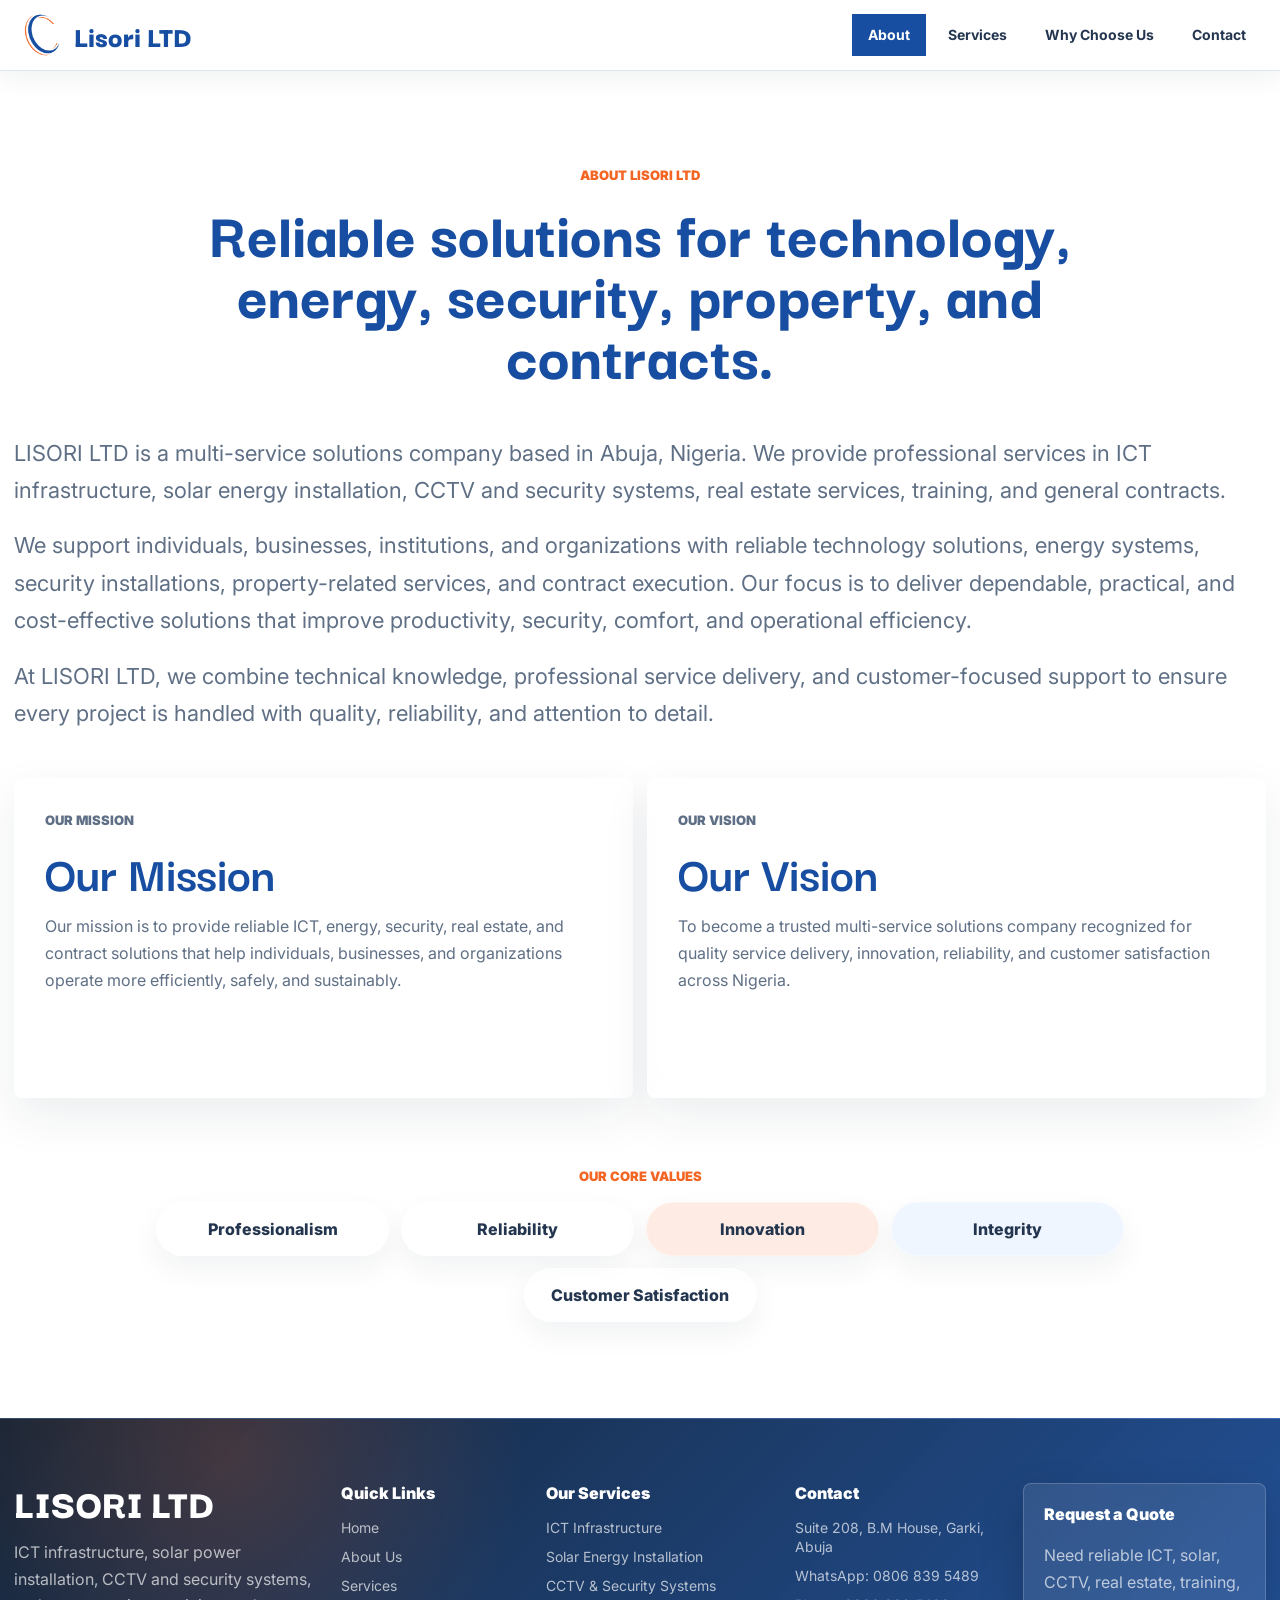
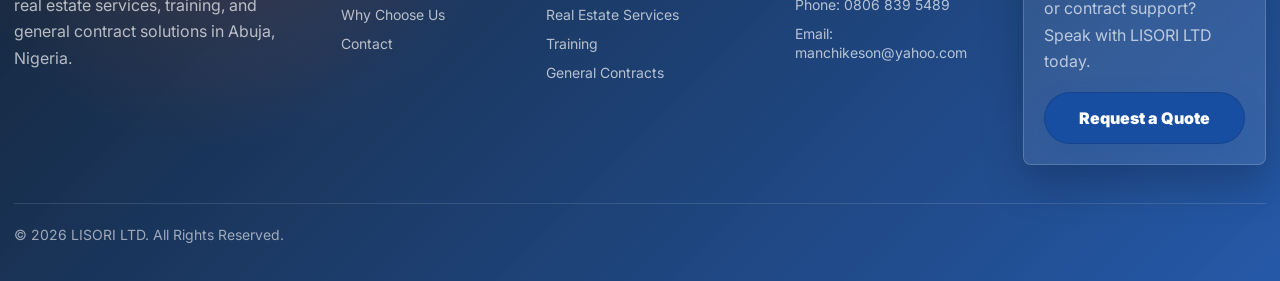
==== commit 6bc82496: "Build LISORI LTD website" ====
--- a/about.html
+++ b/about.html
@@ -3,34 +3,35 @@
 <head>
   <meta charset="UTF-8">
   <meta name="viewport" content="width=device-width, initial-scale=1.0">
-  <title>About 234-Multimedia | Event Technical Production</title>
-  <meta name="description" content="Learn about 234-Multimedia, an Abuja event technical production company providing LED screens, sound, lighting, media support, and visual display services.">
-  <link rel="canonical" href="https://234multimedia.com.ng/about.html">
+  <title>About LISORI LTD | Multi-Service Solutions Company</title>
+  <meta name="description" content="Learn about LISORI LTD, an Abuja-based multi-service company providing ICT infrastructure, solar installation, CCTV security, real estate, training, and contract solutions.">
+  <link rel="canonical" href="https://lisoriltd.com/about.html">
   <meta name="robots" content="index, follow">
-  <meta name="theme-color" content="#003049">
+  <meta name="theme-color" content="#174EA2">
   <meta name="geo.region" content="NG-FC">
   <meta name="geo.placename" content="Abuja">
-  <meta property="og:site_name" content="234-Multimedia">
+  <meta property="og:site_name" content="LISORI LTD">
   <meta property="og:type" content="website">
-  <meta property="og:url" content="https://234multimedia.com.ng/about.html">
-  <meta property="og:title" content="About 234-Multimedia | Event Technical Production">
-  <meta property="og:description" content="Learn about 234-Multimedia, an Abuja event technical production company providing LED screens, sound, lighting, media support, and visual display services.">
-  <meta property="og:image" content="https://234multimedia.com.ng/assets/hero-led-3.png">
+  <meta property="og:url" content="https://lisoriltd.com/about.html">
+  <meta property="og:title" content="About LISORI LTD | Multi-Service Solutions Company">
+  <meta property="og:description" content="Learn about LISORI LTD, an Abuja-based multi-service company providing ICT infrastructure, solar installation, CCTV security, real estate, training, and contract solutions.">
+  <meta property="og:image" content="https://lisoriltd.com/assets/118154.jpg">
   <meta name="twitter:card" content="summary_large_image">
-  <meta name="twitter:title" content="About 234-Multimedia | Event Technical Production">
-  <meta name="twitter:description" content="Learn about 234-Multimedia, an Abuja event technical production company providing LED screens, sound, lighting, media support, and visual display services.">
-  <meta name="twitter:image" content="https://234multimedia.com.ng/assets/hero-led-3.png">
+  <meta name="twitter:title" content="About LISORI LTD | Multi-Service Solutions Company">
+  <meta name="twitter:description" content="Learn about LISORI LTD, an Abuja-based multi-service company providing ICT infrastructure, solar installation, CCTV security, real estate, training, and contract solutions.">
+  <meta name="twitter:image" content="https://lisoriltd.com/assets/118154.jpg">
   <link rel="preconnect" href="https://fonts.googleapis.com">
   <link rel="preconnect" href="https://fonts.gstatic.com" crossorigin>
   <link href="https://fonts.googleapis.com/css2?family=Darker+Grotesque:wght@700;800;900&family=Inter:wght@400;500;600;700;800;900&display=swap" rel="stylesheet">
-  <link rel="icon" type="image/png" href="assets/234%20logo.png">
+  <link rel="icon" type="image/png" href="assets/Lisori2 logo.png">
   <link rel="stylesheet" href="styles.css">
 </head>
 <body>
   <a class="skip-link" href="#top">Skip to content</a>
   <header class="site-header">
-    <a class="brand" href="index.html" aria-label="234-Multimedia home">
-      <img src="assets/234 logo2.png" alt="234-Multimedia" decoding="async">
+    <a class="brand" href="index.html" aria-label="Lisori LTD home">
+      <img class="brand-mark" src="assets/Lisori2 logo.png" alt="" aria-hidden="true" decoding="async">
+      <span class="brand-name">Lisori LTD</span>
     </a>
 
     <button class="menu-toggle" type="button" aria-label="Open menu" aria-expanded="false">
@@ -41,43 +42,35 @@
     <nav class="nav-links" aria-label="Primary navigation">
       <a href="about.html" aria-current="page">About</a>
       <a href="services.html">Services</a>
-      <a href="work.html">Gallery</a>
+      <a href="work.html">Why Choose Us</a>
       <a href="contact.html">Contact</a>
-      <a class="mobile-nav-cta" href="https://wa.me/2347010002830?text=Hello%20234-Multimedia%2C%20I%20would%20like%20to%20request%20a%20quote%20for%20an%20event." target="_blank" rel="noopener">Request Quote</a>
+      <a class="mobile-nav-cta" href="mailto:manchikeson@yahoo.com?subject=Quote%20Request%20for%20LISORI%20LTD&body=Hello%20LISORI%20LTD%2C%0A%0AI%20would%20like%20to%20request%20a%20quote.%0A%0AName%3A%0APhone%3A%0ALocation%3A%0AService%20needed%3A%0AMessage%3A">Request Quote</a>
     </nav>
-
-    <a class="header-cta" href="https://wa.me/2347010002830?text=Hello%20234-Multimedia%2C%20I%20would%20like%20to%20book%20your%20event%20multimedia%20service." target="_blank" rel="noopener">
-      <span class="whatsapp-icon" aria-hidden="true">
-        <svg viewBox="0 0 24 24" focusable="false">
-          <path d="M19.1 4.9A9.9 9.9 0 0 0 3.7 17l-1 3.8 3.9-1A9.9 9.9 0 0 0 19.1 4.9Zm-7.1 14a7.2 7.2 0 0 1-3.7-1l-.3-.2-2.2.6.6-2.1-.2-.3A7.3 7.3 0 1 1 12 18.9Zm4-5.4c-.2-.1-1.3-.6-1.5-.7-.2-.1-.4-.1-.5.1l-.7.9c-.1.2-.3.2-.5.1a5.9 5.9 0 0 1-2.9-2.5c-.1-.2 0-.3.1-.4l.4-.5c.1-.1.1-.3.2-.4 0-.1 0-.3-.1-.4l-.7-1.7c-.2-.4-.4-.3-.5-.3h-.5c-.2 0-.4.1-.6.3-.2.2-.8.8-.8 1.9s.8 2.2.9 2.3c.1.2 1.6 2.5 3.9 3.5.6.2 1 .4 1.3.5.6.2 1.1.2 1.5.1.5-.1 1.3-.5 1.5-1.1.2-.5.2-1 .1-1.1 0-.1-.2-.2-.4-.3Z" />
-        </svg>
-      </span>
-      Book today
-    </a>
   </header>
 
   <main id="top">
     <section class="page-hero section-pad">
-      <p class="section-label reveal">About 234-Multimedia</p>
-      <h1 class="about-title reveal">Reliable multimedia support for professional events.</h1>
+      <p class="section-label reveal">About LISORI LTD</p>
+      <h1 class="about-title reveal">Reliable solutions for technology, energy, security, property, and contracts.</h1>
     </section>
 
     <section class="about-page section-pad">
       <div class="about-story reveal">
-        <p>234-Multimedia is an event multimedia and technical production company providing LED screen rental, sound, lighting, and visual display support for professional events. Based in Abuja, we support organizations, event producers, corporate bodies, government agencies, churches, and brands with reliable multimedia solutions for events of different scales. Our work is driven by a clear understanding of what successful events require: dependable equipment, proper planning, skilled technicians, and smooth execution. We are committed to helping clients deliver events that are visually engaging, professionally managed, and technically reliable.</p>
+        <p>LISORI LTD is a multi-service solutions company based in Abuja, Nigeria. We provide professional services in ICT infrastructure, solar energy installation, CCTV and security systems, real estate services, training, and general contracts.</p>
+        <p>We support individuals, businesses, institutions, and organizations with reliable technology solutions, energy systems, security installations, property-related services, and contract execution. Our focus is to deliver dependable, practical, and cost-effective solutions that improve productivity, security, comfort, and operational efficiency.</p>
+        <p>At LISORI LTD, we combine technical knowledge, professional service delivery, and customer-focused support to ensure every project is handled with quality, reliability, and attention to detail.</p>
       </div>
 
       <div class="about-card-grid">
         <article class="about-card reveal">
           <p class="section-label">Our Mission</p>
           <h2>Our Mission</h2>
-          <p>Our mission is to support organizations and event producers with dependable multimedia solutions that improve audience engagement, communication, and event experience.</p>
-          <p>We aim to provide reliable technology, skilled technical support, and professional service delivery for every event we handle.</p>
+          <p>Our mission is to provide reliable ICT, energy, security, real estate, and contract solutions that help individuals, businesses, and organizations operate more efficiently, safely, and sustainably.</p>
         </article>
         <article class="about-card reveal">
           <p class="section-label">Our Vision</p>
           <h2>Our Vision</h2>
-          <p>To become a trusted multimedia and technical production partner for major events, conferences, exhibitions, concerts, and corporate productions across Nigeria.</p>
+          <p>To become a trusted multi-service solutions company recognized for quality service delivery, innovation, reliability, and customer satisfaction across Nigeria.</p>
         </article>
       </div>
 
@@ -86,11 +79,9 @@
         <div class="event-type-grid core-value-grid">
           <span>Professionalism</span>
           <span>Reliability</span>
-          <span>Technical excellence</span>
-          <span>Attention to detail</span>
-          <span>Client satisfaction</span>
-          <span>Timely delivery</span>
           <span>Innovation</span>
+          <span>Integrity</span>
+          <span>Customer Satisfaction</span>
         </div>
       </div>
     </section>
@@ -99,8 +90,8 @@
   <footer class="site-footer">
     <div class="footer-grid">
       <div class="footer-brand">
-        <h2>234-Multimedia</h2>
-        <p>Professional event multimedia, LED screens, sound, lighting, and technical production support for conferences, exhibitions, corporate events, concerts, church events, and large-scale productions.</p>
+        <h2>LISORI LTD</h2>
+        <p>ICT infrastructure, solar power installation, CCTV and security systems, real estate services, training, and general contract solutions in Abuja, Nigeria.</p>
       </div>
       <div>
         <h3>Quick Links</h3>
@@ -108,38 +99,38 @@
           <a href="index.html">Home</a>
           <a href="about.html">About Us</a>
           <a href="services.html">Services</a>
-          <a href="work.html">Gallery</a>
+          <a href="work.html">Why Choose Us</a>
           <a href="contact.html">Contact</a>
         </nav>
       </div>
       <div>
         <h3>Our Services</h3>
         <nav class="footer-links" aria-label="Footer services">
-          <a href="services.html">LED Screen Rental</a>
-          <a href="services.html">Sound System Rental</a>
-          <a href="services.html">Stage Lighting</a>
-          <a href="services.html">Multimedia Support</a>
-          <a href="services.html">Conference & Exhibition Support</a>
-          <a href="services.html">Permanent LED Installation</a>
+          <a href="services.html">ICT Infrastructure</a>
+          <a href="services.html">Solar Energy Installation</a>
+          <a href="services.html">CCTV &amp; Security Systems</a>
+          <a href="services.html">Real Estate Services</a>
+          <a href="services.html">Training</a>
+          <a href="services.html">General Contracts</a>
         </nav>
       </div>
       <div>
         <h3>Contact</h3>
         <div class="footer-links">
-          <span>Suite 10 Department of Art and Culture Area 10, FCT Abuja</span>
-          <a href="https://wa.me/2347010002830" target="_blank" rel="noopener">WhatsApp: +234 701 000 2830</a>
-          <a href="tel:+2347010002830">Phone: +234 701 000 2830</a>
-          <a href="mailto:234digitalsound@gmail.com">Email: 234digitalsound@gmail.com</a>
+          <span>Suite 208, B.M House, Garki, Abuja</span>
+          <a href="https://wa.me/2348068395489" target="_blank" rel="noopener">WhatsApp: 0806 839 5489</a>
+          <a href="tel:+2348068395489">Phone: 0806 839 5489</a>
+          <a href="mailto:manchikeson@yahoo.com">Email: manchikeson@yahoo.com</a>
         </div>
       </div>
       <div class="footer-cta">
         <h3>Request a Quote</h3>
-        <p>Planning a major event? Contact 234-Multimedia for reliable LED screen rental, sound, lighting, and event multimedia support.</p>
-        <a class="button button-primary" href="https://wa.me/2347010002830?text=Hello%20234-Multimedia%2C%20I%20would%20like%20to%20request%20a%20quote%20for%20an%20event." target="_blank" rel="noopener">Request a Quote</a>
+        <p>Need reliable ICT, solar, CCTV, real estate, training, or contract support? Speak with LISORI LTD today.</p>
+        <a class="button button-primary" href="mailto:manchikeson@yahoo.com?subject=Quote%20Request%20for%20LISORI%20LTD&body=Hello%20LISORI%20LTD%2C%0A%0AI%20would%20like%20to%20request%20a%20quote.%0A%0AName%3A%0APhone%3A%0ALocation%3A%0AService%20needed%3A%0AMessage%3A">Request a Quote</a>
       </div>
     </div>
     <div class="footer-bottom">
-      <span>&copy; 2026 234-Multimedia. All Rights Reserved.</span>
+      <span>&copy; 2026 LISORI LTD. All Rights Reserved.</span>
     </div>
   </footer>
 
--- a/styles.css
+++ b/styles.css
@@ -1,17 +1,19 @@
 :root {
-  --ink: #07110f;
-  --paper: #edf2ee;
-  --muted: #66726c;
+  --ink: #102033;
+  --paper: #f4f8fc;
+  --muted: #5f6f85;
   --line: rgba(255, 255, 255, 0.35);
-  --teal: #0f766e;
-  --navy: #003049;
-  --lime: #b7f247;
-  --coral: #ff8468;
-  --blue: #8ed8ff;
+  --teal: #F26522;
+  --navy: #174EA2;
+  --lime: #F26522;
+  --coral: #F26522;
+  --blue: #EAF3FF;
   --white: #ffffff;
+  --tertiary: #EAF3FF;
+  --warm: #FFF3EC;
   --glass: rgba(255, 255, 255, 0.58);
   --glass-strong: rgba(255, 255, 255, 0.78);
-  --shadow: 0 24px 70px rgba(7, 17, 15, 0.16);
+  --shadow: 0 24px 70px rgba(16, 32, 51, 0.16);
   --page-width: min(1360px, calc(100% - 28px));
 }
 
@@ -38,8 +40,8 @@
   inset: 0;
   z-index: -1;
   background-image:
-    linear-gradient(rgba(7, 17, 15, 0.045) 1px, transparent 1px),
-    linear-gradient(90deg, rgba(7, 17, 15, 0.045) 1px, transparent 1px);
+    linear-gradient(rgba(16, 32, 51, 0.045) 1px, transparent 1px),
+    linear-gradient(90deg, rgba(16, 32, 51, 0.045) 1px, transparent 1px);
   background-size: 72px 72px;
   mask-image: linear-gradient(to bottom, rgba(0, 0, 0, 0.8), transparent 78%);
 }
@@ -54,7 +56,7 @@
   width: 42vw;
   height: 42vw;
   border-radius: 50%;
-  background: radial-gradient(circle, rgba(255, 132, 104, 0.22), transparent 68%);
+  background: radial-gradient(circle, rgba(242, 101, 34, 0.22), transparent 68%);
   animation: floatGlow 9s ease-in-out infinite alternate;
 }
 
@@ -98,14 +100,15 @@
   align-items: center;
   justify-content: space-between;
   gap: 24px;
-  width: var(--page-width);
-  margin: 16px auto 0;
-  padding: 12px 14px 12px 18px;
-  border: 1px solid var(--line);
-  border-radius: 999px;
-  background: rgba(255, 255, 255, 0.52);
-  box-shadow: 0 16px 42px rgba(7, 17, 15, 0.1);
-  backdrop-filter: blur(18px);
+  width: 100%;
+  margin: 0;
+  padding: 12px max(18px, calc((100vw - 1360px) / 2));
+  border: 0;
+  border-bottom: 1px solid rgba(23, 78, 162, 0.14);
+  border-radius: 0;
+  background: #ffffff;
+  box-shadow: 0 8px 24px rgba(16, 32, 51, 0.06);
+  backdrop-filter: none;
 }
 
 .brand,
@@ -120,13 +123,29 @@
 .brand {
   display: inline-flex;
   align-items: center;
-}
-
-.brand img {
-  width: 96px;
-  height: auto;
-  max-height: 56px;
+  gap: 10px;
+  color: var(--navy);
+}
+
+.brand-text,
+.brand-name {
+  display: inline-flex;
+  align-items: center;
+  min-height: 46px;
+  color: var(--navy);
+  font-family: "Darker Grotesque", "Inter", Arial, sans-serif;
+  font-size: 30px;
+  font-weight: 900;
+  line-height: 0.9;
+  letter-spacing: 0;
+  white-space: nowrap;
+}
+
+.brand-mark {
+  width: 46px;
+  height: 46px;
   object-fit: contain;
+  flex: 0 0 auto;
 }
 
 .nav-links {
@@ -136,20 +155,21 @@
 .nav-links a {
   min-height: 42px;
   padding: 12px 16px;
-  border-radius: 999px;
-  color: #24322d;
+  border-radius: 0;
+  color: #24364f;
   font-size: 14px;
   font-weight: 700;
 }
 
 .nav-links a:hover {
-  background: rgba(255, 255, 255, 0.72);
+  color: var(--coral);
+  background: rgba(255, 243, 236, 0.86);
 }
 
 .nav-links a[aria-current="page"] {
   background: var(--navy);
   color: var(--white);
-  box-shadow: 0 10px 24px rgba(0, 48, 73, 0.18);
+  box-shadow: none;
 }
 
 .nav-links .mobile-nav-cta {
@@ -161,12 +181,12 @@
   gap: 10px;
   min-height: 48px;
   padding: 0 18px;
-  border: 1px solid rgba(0, 48, 73, 0.18);
+  border: 1px solid rgba(23, 78, 162, 0.18);
   border-radius: 999px;
-  background: var(--navy);
+  background: var(--coral);
   color: var(--white);
   font-weight: 900;
-  box-shadow: 0 12px 28px rgba(0, 48, 73, 0.18);
+  box-shadow: 0 12px 28px rgba(242, 101, 34, 0.24);
 }
 
 .menu-toggle {
@@ -199,14 +219,24 @@
 }
 
 .hero-led {
-  display: grid;
-  grid-template-columns: minmax(360px, 0.48fr) minmax(330px, 0.52fr);
+  position: relative;
+  display: flex;
+  flex-direction: column;
   align-items: center;
-  gap: clamp(28px, 6vw, 96px);
-  min-height: calc(100vh - 108px);
-  padding-top: clamp(44px, 7vw, 88px);
-  padding-bottom: clamp(58px, 8vw, 96px);
-  overflow: visible;
+  gap: clamp(18px, 3vw, 34px);
+  width: 100%;
+  max-width: none;
+  min-height: auto;
+  padding: clamp(32px, 5vw, 58px) max(14px, calc((100vw - 1360px) / 2)) clamp(38px, 5vw, 64px);
+  background:
+    linear-gradient(180deg, rgba(234, 243, 255, 0.92), rgba(255, 255, 255, 0.86) 62%, rgba(255, 243, 236, 0.72)),
+    radial-gradient(circle at 18% 12%, rgba(242, 101, 34, 0.16), transparent 34%),
+    radial-gradient(circle at 82% 4%, rgba(23, 78, 162, 0.16), transparent 32%);
+  overflow: hidden;
+}
+
+.hero-led::before {
+  display: none;
 }
 
 .hero-copy {
@@ -220,10 +250,10 @@
 }
 
 .hero-led .hero-copy {
-  width: 100%;
-  margin: 0;
+  width: min(980px, 100%);
+  margin: 0 auto;
   padding: 0;
-  text-align: left;
+  text-align: center;
   border: 0;
   border-radius: 0;
   background: transparent;
@@ -234,7 +264,6 @@
 .hero-copy,
 .hero-media,
 .service-card,
-.process-step,
 .contact-panel {
   -webkit-backdrop-filter: blur(22px);
 }
@@ -266,13 +295,14 @@
 }
 
 .hero-led h1 {
-  max-width: 720px;
-  margin: 0;
-  color: #003049;
+  max-width: 940px;
+  margin: 0 auto;
+  color: #174EA2;
   font-family: "Darker Grotesque", "Inter", Arial, sans-serif;
-  font-size: clamp(44px, 4.7vw, 68px);
+  font-size: clamp(38px, 5.2vw, 72px);
   font-weight: 800;
-  line-height: 0.88;
+  line-height: 0.84;
+  text-align: center;
 }
 
 .hero-led h1 > span {
@@ -280,38 +310,25 @@
 }
 
 .hero-led h1 > span:first-child {
-  white-space: nowrap;
+  white-space: normal;
 }
 
 .hero-led h1 > .hero-service-line {
-  white-space: nowrap;
-}
-
-.hero-service-word {
-  display: inline-block;
-  color: #FA6506;
-  min-height: 0.9em;
-  vertical-align: baseline;
-  transition: opacity 220ms ease, transform 220ms ease;
-}
-
-.hero-service-word.is-changing {
-  opacity: 0;
-  transform: translateY(8px);
+  white-space: normal;
 }
 
 .hero-text {
   max-width: 570px;
   margin: 24px 0 0;
-  color: #44524c;
+  color: #5f6f85;
   font-size: clamp(17px, 2vw, 21px);
   line-height: 1.55;
 }
 
 .hero-led .hero-text {
-  max-width: 540px;
-  margin: 18px 0 0;
-  color: rgba(7, 17, 15, 0.86);
+  max-width: 700px;
+  margin: 16px auto 0;
+  color: rgba(16, 32, 51, 0.86);
   font-size: clamp(16px, 1.55vw, 20px);
   line-height: 1.35;
 }
@@ -324,8 +341,8 @@
 }
 
 .hero-led .hero-actions {
-  justify-content: flex-start;
-  margin-top: 28px;
+  justify-content: center;
+  margin-top: 22px;
 }
 
 .button {
@@ -334,7 +351,7 @@
   justify-content: center;
   min-height: 52px;
   padding: 0 22px;
-  border: 1px solid rgba(7, 17, 15, 0.22);
+  border: 1px solid rgba(16, 32, 51, 0.22);
   border-radius: 999px;
   font-weight: 900;
 }
@@ -342,6 +359,14 @@
 .button-primary {
   background: var(--navy);
   color: var(--white);
+  box-shadow: 0 14px 30px rgba(23, 78, 162, 0.2);
+}
+
+.button-primary:hover,
+.header-cta:hover {
+  background: var(--coral);
+  border-color: rgba(242, 101, 34, 0.3);
+  box-shadow: 0 16px 34px rgba(242, 101, 34, 0.24);
 }
 
 .whatsapp-icon {
@@ -360,7 +385,9 @@
 }
 
 .button-secondary {
-  background: rgba(255, 255, 255, 0.52);
+  border-color: rgba(242, 101, 34, 0.32);
+  background: rgba(255, 243, 236, 0.9);
+  color: var(--coral);
   backdrop-filter: blur(14px);
 }
 
@@ -370,52 +397,44 @@
   border: 1px solid rgba(255, 255, 255, 0.35);
   border-radius: 34px;
   overflow: hidden;
-  background: #101916;
+  background: #102033;
   box-shadow: var(--shadow);
   transform-style: preserve-3d;
 }
 
 .hero-led-gallery {
   position: relative;
-  justify-self: end;
-  width: min(540px, 100%);
-  height: clamp(540px, 70vh, 700px);
-  margin: 0;
+  width: 100vw;
+  height: clamp(210px, 24vw, 330px);
+  margin: 0 calc(50% - 50vw);
   overflow: hidden;
-  border: 1px solid rgba(255, 255, 255, 0.44);
-  border-radius: 50px;
-  box-shadow: 0 28px 72px rgba(7, 17, 15, 0.18);
+  border: 0;
+  border-radius: 0;
+  box-shadow: none;
   mask-image: none;
 }
 
 .hero-led-track {
-  position: relative;
-  width: 100%;
+  display: flex;
+  align-items: stretch;
+  gap: 0;
+  width: max-content;
   height: 100%;
   padding: 0;
+  animation: heroImageLoop 28s linear infinite;
+  will-change: transform;
 }
 
 .hero-led-card {
-  position: absolute;
-  inset: 0;
-  margin: 0;
+  flex: 0 0 clamp(230px, 28vw, 420px);
+  height: 100%;
+  margin: 0 clamp(12px, 1.6vw, 22px) 0 0;
   border: 0;
-  border-radius: inherit;
+  border-radius: 18px;
   overflow: hidden;
   background: transparent;
-  box-shadow: none;
+  box-shadow: 0 18px 44px rgba(16, 32, 51, 0.16);
   isolation: isolate;
-  opacity: 0;
-  pointer-events: none;
-  transform: scale(1.02);
-  transition: opacity 700ms ease, transform 700ms ease;
-}
-
-.hero-led-card.is-active {
-  z-index: 1;
-  opacity: 1;
-  pointer-events: auto;
-  transform: scale(1);
 }
 
 .hero-led-card img {
@@ -426,14 +445,7 @@
 }
 
 .hero-led-dots {
-  position: absolute;
-  left: 50%;
-  bottom: 18px;
-  z-index: 3;
-  display: flex;
-  align-items: center;
-  gap: 10px;
-  transform: translateX(-50%);
+  display: none;
 }
 
 .hero-led-dot {
@@ -457,12 +469,22 @@
   outline-offset: 4px;
 }
 
+@keyframes heroImageLoop {
+  from {
+    transform: translateX(0);
+  }
+
+  to {
+    transform: translateX(-50%);
+  }
+}
+
 .hero-media::before {
   content: "";
   position: absolute;
   inset: 0;
   z-index: 1;
-  background: linear-gradient(90deg, rgba(7, 17, 15, 0.2), rgba(7, 17, 15, 0.03) 42%, rgba(183, 242, 71, 0.12));
+  background: linear-gradient(90deg, rgba(16, 32, 51, 0.2), rgba(16, 32, 51, 0.03) 42%, rgba(242, 101, 34, 0.12));
   pointer-events: none;
 }
 
@@ -481,7 +503,7 @@
   border: 1px solid rgba(255, 255, 255, 0.32);
   border-radius: 18px;
   background: rgba(255, 255, 255, 0.62);
-  box-shadow: 0 16px 34px rgba(7, 17, 15, 0.16);
+  box-shadow: 0 16px 34px rgba(16, 32, 51, 0.16);
   backdrop-filter: blur(18px);
 }
 
@@ -533,8 +555,9 @@
   width: 100%;
   max-width: none;
   background:
-    linear-gradient(135deg, rgba(7, 17, 15, 0.96), rgba(0, 48, 73, 0.9)),
-    url("assets/event-hero.png") center / cover;
+    radial-gradient(circle at 12% 20%, rgba(242, 101, 34, 0.22), transparent 28%),
+    radial-gradient(circle at 86% 8%, rgba(234, 243, 255, 0.12), transparent 28%),
+    linear-gradient(135deg, rgba(16, 32, 51, 0.98), rgba(23, 78, 162, 0.92));
   color: var(--white);
 }
 
@@ -585,7 +608,7 @@
 .intro p,
 .contact-panel p {
   margin: 0;
-  color: #44524c;
+  color: #5f6f85;
   font-size: 18px;
   line-height: 1.7;
 }
@@ -621,11 +644,38 @@
   border: 1px solid var(--line);
   border-radius: 8px;
   background: var(--glass);
-  box-shadow: 0 18px 48px rgba(7, 17, 15, 0.08);
+  box-shadow: 0 18px 48px rgba(16, 32, 51, 0.08);
   backdrop-filter: blur(22px);
   overflow: hidden;
   cursor: default;
   transition: transform 220ms ease, box-shadow 220ms ease, background 220ms ease, border-color 220ms ease;
+}
+
+.service-icon {
+  position: absolute;
+  top: 22px;
+  right: 22px;
+  display: inline-flex;
+  align-items: center;
+  justify-content: center;
+  width: 48px;
+  height: 48px;
+  border: 1px solid rgba(23, 78, 162, 0.16);
+  border-radius: 16px;
+  background: linear-gradient(135deg, rgba(234, 243, 255, 0.98), rgba(255, 243, 236, 0.9));
+  color: var(--navy);
+  font-size: 13px;
+  font-weight: 900;
+}
+
+.service-icon svg {
+  width: 25px;
+  height: 25px;
+  fill: none;
+  stroke: currentColor;
+  stroke-width: 1.9;
+  stroke-linecap: round;
+  stroke-linejoin: round;
 }
 
 .service-card::after {
@@ -645,14 +695,13 @@
   content: "";
 }
 
-.service-card:hover,
-.process-step:hover {
+.service-card:hover {
   transform: translateY(-8px);
-  box-shadow: 0 28px 70px rgba(7, 17, 15, 0.16);
+  box-shadow: 0 28px 70px rgba(16, 32, 51, 0.16);
 }
 
 .service-card:hover {
-  border-color: rgba(0, 48, 73, 0.28);
+  border-color: rgba(23, 78, 162, 0.28);
 }
 
 .service-card:hover::after {
@@ -662,7 +711,7 @@
 
 .service-card:nth-child(2),
 .service-card:nth-child(5) {
-  background: rgba(7, 17, 15, 0.78);
+  background: rgba(16, 32, 51, 0.78);
   color: var(--white);
 }
 
@@ -672,7 +721,7 @@
 }
 
 .service-card:nth-child(3) {
-  background: rgba(183, 242, 71, 0.62);
+  background: rgba(242, 101, 34, 0.14);
 }
 
 .section-action {
@@ -700,7 +749,7 @@
 .page-hero p:not(.section-label) {
   max-width: 780px;
   margin: 22px auto 0;
-  color: #44524c;
+  color: #5f6f85;
   font-size: clamp(17px, 2vw, 21px);
   line-height: 1.55;
 }
@@ -715,6 +764,114 @@
 
 .services-detail-grid .service-card {
   min-height: 340px;
+}
+
+.service-stories {
+  display: grid;
+  gap: 34px;
+}
+
+.service-story {
+  display: grid;
+  grid-template-columns: minmax(0, 0.92fr) minmax(320px, 1.08fr);
+  align-items: stretch;
+  gap: 0;
+  height: clamp(430px, 38vw, 520px);
+  overflow: hidden;
+  border: 1px solid rgba(23, 78, 162, 0.12);
+  border-radius: 24px;
+  background:
+    linear-gradient(135deg, rgba(234, 243, 255, 0.96), rgba(255, 255, 255, 0.96) 58%, rgba(255, 243, 236, 0.82));
+  box-shadow: 0 24px 70px rgba(16, 32, 51, 0.12);
+}
+
+.service-story-flip {
+  grid-template-columns: minmax(320px, 1.08fr) minmax(0, 0.92fr);
+}
+
+.service-story-flip .service-story-copy {
+  order: 2;
+}
+
+.service-story-flip .service-story-media {
+  order: 1;
+}
+
+.service-story-copy {
+  display: flex;
+  flex-direction: column;
+  justify-content: center;
+  padding: clamp(28px, 5vw, 64px);
+  min-height: 0;
+  overflow: hidden;
+  background:
+    linear-gradient(135deg, rgba(234, 243, 255, 0.96), rgba(255, 255, 255, 0.96) 58%, rgba(255, 243, 236, 0.82));
+}
+
+.service-story-number {
+  display: inline-flex;
+  align-items: center;
+  justify-content: center;
+  width: 52px;
+  height: 52px;
+  margin-bottom: 26px;
+  border-radius: 50%;
+  background: var(--navy);
+  color: var(--white);
+  font-weight: 900;
+  box-shadow: 0 14px 30px rgba(23, 78, 162, 0.22);
+}
+
+.service-story h3 {
+  max-width: 620px;
+  margin: 0 0 18px;
+  color: var(--navy);
+  font-family: "Darker Grotesque", "Inter", Arial, sans-serif;
+  font-size: clamp(34px, 4.4vw, 56px);
+  font-weight: 900;
+  line-height: 0.96;
+  letter-spacing: 0;
+}
+
+.service-story p {
+  max-width: 650px;
+  margin: 0;
+  color: var(--muted);
+  font-size: 17px;
+  line-height: 1.72;
+}
+
+.service-story p + p {
+  margin-top: 14px;
+}
+
+.service-story-media {
+  position: relative;
+  height: 100%;
+  min-height: 0;
+  margin: 0;
+  overflow: hidden;
+  background: var(--navy);
+}
+
+.service-story-media::after {
+  content: "";
+  position: absolute;
+  inset: 0;
+  background: linear-gradient(135deg, rgba(23, 78, 162, 0.12), rgba(242, 101, 34, 0.12));
+  pointer-events: none;
+}
+
+.service-story-media img {
+  width: 100%;
+  height: 100%;
+  min-height: 0;
+  object-fit: cover;
+  transition: transform 420ms ease;
+}
+
+.service-story:hover .service-story-media img {
+  transform: scale(1.04);
 }
 
 .about-page {
@@ -734,7 +891,7 @@
 
 .about-story p {
   margin: 0;
-  color: #44524c;
+  color: #5f6f85;
   font-size: clamp(18px, 2vw, 22px);
   line-height: 1.7;
 }
@@ -751,7 +908,7 @@
   border: 1px solid var(--line);
   border-radius: 8px;
   background: rgba(255, 255, 255, 0.58);
-  box-shadow: 0 18px 48px rgba(7, 17, 15, 0.08);
+  box-shadow: 0 18px 48px rgba(16, 32, 51, 0.08);
   backdrop-filter: blur(22px);
   -webkit-backdrop-filter: blur(22px);
 }
@@ -770,7 +927,7 @@
 
 .about-card p {
   margin: 0;
-  color: #44524c;
+  color: #5f6f85;
   line-height: 1.7;
 }
 
@@ -796,7 +953,7 @@
 
 .contact-page-intro p {
   margin: 0;
-  color: #44524c;
+  color: #5f6f85;
   font-size: clamp(18px, 2vw, 22px);
   line-height: 1.7;
 }
@@ -817,7 +974,7 @@
   border: 1px solid var(--line);
   border-radius: 8px;
   background: rgba(255, 255, 255, 0.58);
-  box-shadow: 0 18px 48px rgba(7, 17, 15, 0.08);
+  box-shadow: 0 18px 48px rgba(16, 32, 51, 0.08);
   backdrop-filter: blur(22px);
   -webkit-backdrop-filter: blur(22px);
 }
@@ -843,7 +1000,7 @@
   gap: 10px 18px;
   margin: 0;
   padding-left: 18px;
-  color: #44524c;
+  color: #5f6f85;
   line-height: 1.55;
 }
 
@@ -859,7 +1016,7 @@
 }
 
 .contact-form span {
-  color: #24322d;
+  color: #24364f;
   font-size: 13px;
   font-weight: 900;
 }
@@ -868,7 +1025,7 @@
 .contact-form select,
 .contact-form textarea {
   width: 100%;
-  border: 1px solid rgba(7, 17, 15, 0.12);
+  border: 1px solid rgba(16, 32, 51, 0.12);
   border-radius: 8px;
   background: rgba(255, 255, 255, 0.7);
   color: var(--ink);
@@ -884,8 +1041,8 @@
 .contact-form input:focus,
 .contact-form select:focus,
 .contact-form textarea:focus {
-  border-color: rgba(0, 48, 73, 0.42);
-  box-shadow: 0 0 0 4px rgba(0, 48, 73, 0.08);
+  border-color: rgba(23, 78, 162, 0.42);
+  box-shadow: 0 0 0 4px rgba(23, 78, 162, 0.08);
 }
 
 .contact-form .form-wide,
@@ -910,7 +1067,7 @@
 
 .contact-detail-list span,
 .contact-detail-list a {
-  color: #44524c;
+  color: #5f6f85;
   line-height: 1.55;
 }
 
@@ -951,9 +1108,9 @@
   border: 1px solid var(--line);
   border-radius: 999px;
   background: rgba(255, 255, 255, 0.58);
-  color: #24322d;
+  color: #24364f;
   font-weight: 800;
-  box-shadow: 0 12px 30px rgba(7, 17, 15, 0.06);
+  box-shadow: 0 12px 30px rgba(16, 32, 51, 0.06);
   backdrop-filter: blur(16px);
   -webkit-backdrop-filter: blur(16px);
   cursor: default;
@@ -962,17 +1119,17 @@
 
 .event-type-grid span:hover {
   transform: translateY(-5px);
-  border-color: rgba(0, 48, 73, 0.24);
+  border-color: rgba(23, 78, 162, 0.24);
   background: rgba(255, 255, 255, 0.76);
-  box-shadow: 0 20px 46px rgba(7, 17, 15, 0.12);
+  box-shadow: 0 20px 46px rgba(16, 32, 51, 0.12);
 }
 
 .event-type-grid span:nth-child(3n) {
-  background: rgba(183, 242, 71, 0.46);
+  background: rgba(242, 101, 34, 0.12);
 }
 
 .event-type-grid span:nth-child(4n) {
-  background: rgba(142, 216, 255, 0.36);
+  background: rgba(234, 243, 255, 0.72);
 }
 
 .service-number {
@@ -987,6 +1144,13 @@
   color: var(--lime);
 }
 
+.service-card:nth-child(2) .service-icon,
+.service-card:nth-child(5) .service-icon {
+  border-color: rgba(255, 255, 255, 0.28);
+  background: rgba(255, 255, 255, 0.14);
+  color: var(--white);
+}
+
 .service-card h3 {
   margin: 0 0 12px;
   font-size: 24px;
@@ -994,7 +1158,6 @@
 }
 
 .service-card p,
-.process-step p,
 .stat span {
   margin: 0;
   color: var(--muted);
@@ -1008,6 +1171,40 @@
 .service-card:nth-child(2) p,
 .service-card:nth-child(5) p {
   color: rgba(255, 255, 255, 0.72);
+}
+
+.trust-strip {
+  padding-top: 24px;
+  padding-bottom: 72px;
+}
+
+.trust-grid {
+  display: grid;
+  grid-template-columns: repeat(3, 1fr);
+  gap: 14px;
+}
+
+.trust-grid article {
+  min-height: 150px;
+  padding: 24px;
+  border: 1px solid rgba(23, 78, 162, 0.12);
+  border-radius: 8px;
+  background: linear-gradient(135deg, rgba(234, 243, 255, 0.92), rgba(255, 255, 255, 0.82));
+  box-shadow: 0 18px 48px rgba(16, 32, 51, 0.08);
+}
+
+.trust-grid strong {
+  display: block;
+  margin-bottom: 14px;
+  color: var(--navy);
+  font-size: 22px;
+  line-height: 1.05;
+}
+
+.trust-grid span {
+  display: block;
+  color: var(--muted);
+  line-height: 1.55;
 }
 
 .showcase {
@@ -1016,8 +1213,9 @@
   padding-right: max(14px, calc((100vw - 1360px) / 2));
   padding-left: max(14px, calc((100vw - 1360px) / 2));
   background:
-    linear-gradient(135deg, rgba(7, 17, 15, 0.94), rgba(12, 42, 38, 0.9)),
-    url("assets/event-hero.png") center / cover;
+    radial-gradient(circle at 8% 18%, rgba(242, 101, 34, 0.24), transparent 30%),
+    radial-gradient(circle at 88% 80%, rgba(234, 243, 255, 0.1), transparent 26%),
+    linear-gradient(135deg, rgba(16, 32, 51, 0.96), rgba(23, 78, 162, 0.9));
   color: var(--white);
 }
 
@@ -1057,7 +1255,7 @@
 
 .why-card:hover {
   transform: translateY(-8px);
-  border-color: rgba(183, 242, 71, 0.42);
+  border-color: rgba(242, 101, 34, 0.42);
   background: rgba(255, 255, 255, 0.18);
   box-shadow: 0 30px 72px rgba(0, 0, 0, 0.34);
 }
@@ -1106,7 +1304,7 @@
 .work-preview-copy p:not(.section-label) {
   max-width: 760px;
   margin: 20px 0 0;
-  color: #44524c;
+  color: #5f6f85;
   font-size: 18px;
   line-height: 1.7;
 }
@@ -1120,7 +1318,7 @@
   margin: 0;
   overflow: hidden;
   border-radius: 34px;
-  box-shadow: 0 28px 72px rgba(7, 17, 15, 0.18);
+  box-shadow: 0 28px 72px rgba(16, 32, 51, 0.18);
 }
 
 .work-preview-media img {
@@ -1144,7 +1342,7 @@
   border: 1px solid var(--line);
   border-radius: 24px;
   overflow: hidden;
-  box-shadow: 0 22px 54px rgba(7, 17, 15, 0.12);
+  box-shadow: 0 22px 54px rgba(16, 32, 51, 0.12);
 }
 
 .project-card img {
@@ -1178,204 +1376,98 @@
   padding-top: 0;
 }
 
-.video-slider {
-  max-width: 980px;
-  margin: 0 auto;
-}
-
-.video-stage {
-  margin: 0;
-  overflow: hidden;
-  border: 1px solid var(--line);
-  border-radius: 28px;
-  background: #101916;
-  box-shadow: 0 22px 54px rgba(7, 17, 15, 0.12);
-}
-
-.video-frame {
+.project-areas {
+  padding-top: 26px;
+}
+
+.project-areas .section-heading h2 {
+  max-width: 720px;
+  font-size: clamp(30px, 3.4vw, 48px);
+  line-height: 1;
+}
+
+.project-area-grid {
+  display: grid;
+  grid-template-columns: repeat(3, 1fr);
+  gap: 14px;
+}
+
+.project-area-card {
   position: relative;
-  background: #07110f;
-}
-
-.video-slider-player {
-  display: block;
-  width: 100%;
-  aspect-ratio: 16 / 9;
-  background: #07110f;
-  object-fit: cover;
-}
-
-.video-slider-caption {
-  padding: 18px 22px;
-  background: rgba(255, 255, 255, 0.9);
-  color: var(--ink);
-  font-size: 17px;
-  font-weight: 900;
-}
-
-.video-slider-dots {
-  display: flex;
+  min-height: 260px;
+  padding: 26px;
+  border: 1px solid rgba(23, 78, 162, 0.12);
+  border-radius: 8px;
+  background: rgba(255, 255, 255, 0.72);
+  box-shadow: 0 18px 48px rgba(16, 32, 51, 0.08);
+  backdrop-filter: blur(20px);
+}
+
+.project-area-card .strength-icon {
+  display: inline-flex;
   align-items: center;
   justify-content: center;
-}
-
-.video-arrow {
+  width: 54px;
+  height: 54px;
+  margin: 0 0 28px;
+  border: 1px solid rgba(23, 78, 162, 0.14);
+  border-radius: 50%;
+  background: rgba(255, 255, 255, 0.72);
+  color: var(--navy);
+  box-shadow: 0 14px 32px rgba(16, 32, 51, 0.1);
+}
+
+.project-area-card .strength-icon svg {
+  width: 25px;
+  height: 25px;
+  fill: none;
+  stroke: currentColor;
+  stroke-width: 1.9;
+  stroke-linecap: round;
+  stroke-linejoin: round;
+}
+
+.project-area-card:nth-child(2),
+.project-area-card:nth-child(5) {
+  background: rgba(234, 243, 255, 0.92);
+}
+
+.project-area-card:nth-child(3),
+.project-area-card:nth-child(6) {
+  background: rgba(255, 243, 236, 0.86);
+}
+
+.project-area-card span {
+  display: inline-flex;
+  margin-bottom: 24px;
+  color: var(--coral);
+  font-weight: 900;
+}
+
+.project-area-card .strength-icon + span {
   position: absolute;
-  top: 50%;
-  z-index: 3;
-  display: grid;
-  place-items: center;
-  width: 52px;
-  height: 52px;
-  padding: 0;
-  border: 0;
-  border-radius: 50%;
-  background: rgba(255, 255, 255, 0.78);
+  top: 34px;
+  right: 28px;
+  margin-bottom: 0;
+}
+
+.project-area-card h3 {
+  margin: 0 0 12px;
   color: var(--navy);
-  cursor: pointer;
-  box-shadow: 0 14px 34px rgba(7, 17, 15, 0.24);
-  transform: translateY(-50%);
-  transition: background 180ms ease, transform 180ms ease;
-}
-
-.video-arrow:hover {
-  background: #ffffff;
-  transform: translateY(-50%) scale(1.05);
-}
-
-.video-arrow-left {
-  left: 18px;
-}
-
-.video-arrow-right {
-  right: 18px;
-}
-
-.video-arrow span {
-  display: block;
-  width: 13px;
-  height: 13px;
-  border-top: 3px solid currentColor;
-  border-left: 3px solid currentColor;
-}
-
-.video-arrow-left span {
-  transform: translateX(2px) rotate(-45deg);
-}
-
-.video-arrow-right span {
-  transform: translateX(-2px) rotate(135deg);
-}
-
-.video-play-toggle {
-  position: absolute;
-  top: 50%;
-  left: 50%;
-  z-index: 3;
-  display: grid;
-  place-items: center;
-  width: 78px;
-  height: 78px;
-  padding: 0;
-  border: 0;
-  border-radius: 50%;
-  background: rgba(255, 255, 255, 0.88);
-  color: var(--navy);
-  cursor: pointer;
-  box-shadow: 0 20px 46px rgba(7, 17, 15, 0.28);
-  transform: translate(-50%, -50%);
-  transition: opacity 180ms ease, transform 180ms ease, background 180ms ease;
-}
-
-.video-play-toggle:hover {
-  background: #ffffff;
-  transform: translate(-50%, -50%) scale(1.05);
-}
-
-.video-play-toggle span {
-  display: block;
-  width: 0;
-  height: 0;
-  margin-left: 5px;
-  border-top: 15px solid transparent;
-  border-bottom: 15px solid transparent;
-  border-left: 22px solid currentColor;
-}
-
-.video-slider.is-playing .video-play-toggle {
-  opacity: 0;
-  pointer-events: none;
-}
-
-.video-slider-dots {
-  flex-wrap: wrap;
-  gap: 9px;
-  margin-top: 18px;
-}
-
-.video-dot {
-  width: 10px;
-  height: 10px;
-  padding: 0;
-  border: 0;
-  border-radius: 50%;
-  background: rgba(102, 114, 108, 0.45);
-  cursor: pointer;
-  transition: background 200ms ease, transform 200ms ease;
-}
-
-.video-dot.is-active {
-  background: var(--navy);
-  transform: scale(1.25);
-}
-
-.video-dot:focus-visible,
-.video-arrow:focus-visible {
-  outline: 2px solid var(--navy);
-  outline-offset: 4px;
-}
-
-.video-play-toggle:focus-visible {
-  outline: 2px solid #ffffff;
-  outline-offset: 4px;
-}
-
-.process-grid {
+  font-size: 24px;
+  line-height: 1.1;
+}
+
+.project-area-card p {
+  margin: 0;
+  color: var(--muted);
+  line-height: 1.58;
+}
+
+.stats {
   display: grid;
   grid-template-columns: repeat(4, 1fr);
   gap: 14px;
-}
-
-.stats {
-  display: grid;
-  grid-template-columns: repeat(4, 1fr);
-  gap: 14px;
-}
-
-.process-step {
-  min-height: 250px;
-  padding: 26px;
-  border: 1px solid var(--line);
-  border-radius: 8px;
-  background: rgba(232, 242, 238, 0.62);
-  box-shadow: 0 18px 48px rgba(7, 17, 15, 0.08);
-  backdrop-filter: blur(22px);
-  transition: transform 220ms ease, box-shadow 220ms ease;
-}
-
-.process-step:nth-child(2) {
-  background: rgba(247, 223, 216, 0.68);
-}
-
-.process-step:nth-child(3) {
-  background: rgba(223, 234, 248, 0.68);
-}
-
-.process-step span {
-  display: block;
-  margin-bottom: 92px;
-  font-size: 26px;
-  font-weight: 900;
 }
 
 .stats {
@@ -1406,7 +1498,7 @@
   padding: clamp(32px, 6vw, 72px);
   border-radius: 8px;
   border: 1px solid var(--line);
-  background: rgba(183, 242, 71, 0.58);
+  background: rgba(234, 243, 255, 0.92);
   box-shadow: var(--shadow);
   backdrop-filter: blur(22px);
 }
@@ -1426,8 +1518,8 @@
   padding: 64px max(14px, calc((100vw - 1360px) / 2)) 38px;
   border-top: 1px solid rgba(255, 255, 255, 0.12);
   background:
-    linear-gradient(135deg, rgba(7, 17, 15, 0.98), rgba(0, 48, 73, 0.94)),
-    url("assets/event-hero.png") center / cover;
+    radial-gradient(circle at 18% 8%, rgba(242, 101, 34, 0.2), transparent 26%),
+    linear-gradient(135deg, rgba(16, 32, 51, 0.98), rgba(23, 78, 162, 0.94));
   color: rgba(255, 255, 255, 0.74);
 }
 
@@ -1530,15 +1622,17 @@
 
   .nav-links {
     position: fixed;
-    top: 78px;
-    right: 16px;
-    left: 16px;
+    top: 70px;
+    right: 0;
+    left: 0;
     display: grid;
-    padding: 12px;
-    border: 1px solid var(--line);
-    border-radius: 24px;
-    background: rgba(245, 244, 238, 0.96);
-    box-shadow: var(--shadow);
+    padding: 10px 12px 14px;
+    border: 0;
+    border-top: 1px solid rgba(23, 78, 162, 0.12);
+    border-bottom: 1px solid rgba(23, 78, 162, 0.12);
+    border-radius: 0;
+    background: #ffffff;
+    box-shadow: 0 16px 34px rgba(16, 32, 51, 0.12);
     opacity: 0;
     pointer-events: none;
     transform: translateY(-10px);
@@ -1552,7 +1646,7 @@
   }
 
   .nav-links a {
-    border-radius: 16px;
+    border-radius: 0;
   }
 
   .nav-links .mobile-nav-cta {
@@ -1566,7 +1660,7 @@
   }
 
   .nav-links .mobile-nav-cta:hover {
-    background: #003049;
+    background: #174EA2;
     color: var(--white);
   }
 
@@ -1577,9 +1671,10 @@
   .service-grid,
   .our-work-preview,
   .why-card-grid,
+  .trust-grid,
+  .project-area-grid,
   .about-card-grid,
   .contact-page-grid,
-  .process-grid,
   .project-gallery,
   .stats {
     grid-template-columns: 1fr;
@@ -1591,11 +1686,7 @@
   }
 
   .hero-led {
-    display: flex;
-    flex-direction: column;
     padding-top: 34px;
-    min-height: auto;
-    overflow: hidden;
   }
 
   .hero-led .hero-copy {
@@ -1612,10 +1703,9 @@
   }
 
   .hero-led-gallery {
-    justify-self: auto;
-    width: min(520px, 100%);
-    margin: 30px auto 0;
-    height: 560px;
+    width: 100vw;
+    height: clamp(220px, 34vw, 320px);
+    margin: 24px calc(50% - 50vw) 0;
   }
 
   .work-preview-media {
@@ -1631,26 +1721,59 @@
     min-height: 430px;
   }
 
-  .service-card,
-  .process-step {
+  .service-card {
     min-height: 220px;
   }
 
-  .service-number,
-  .process-step span {
+  .service-story,
+  .service-story-flip {
+    grid-template-columns: 1fr;
+    height: auto;
+    min-height: 0;
+  }
+
+  .service-story-copy,
+  .service-story-flip .service-story-copy {
+    order: 2;
+  }
+
+  .service-story-media,
+  .service-story-flip .service-story-media {
+    order: 1;
+    height: clamp(260px, 48vw, 360px);
+    min-height: 0;
+  }
+
+  .service-story-media img {
+    min-height: 0;
+  }
+
+  .service-number {
     margin-bottom: 42px;
   }
 }
 
 @media (max-width: 620px) {
   .site-header {
-    width: calc(100% - 20px);
-    margin-top: 10px;
-  }
-
-  .brand img {
-    width: 82px;
-    max-height: 48px;
+    width: 100%;
+    margin-top: 0;
+    padding-right: 12px;
+    padding-left: 12px;
+  }
+
+  .brand {
+    gap: 8px;
+  }
+
+  .brand-mark {
+    width: 38px;
+    height: 38px;
+  }
+
+  .brand-text,
+  .brand-name {
+    min-height: 42px;
+    font-size: 25px;
   }
 
   .hero,
@@ -1658,6 +1781,12 @@
     width: calc(100% - 24px);
   }
 
+  .hero-led {
+    width: 100%;
+    padding-right: 12px;
+    padding-left: 12px;
+  }
+
   .hero {
     gap: 26px;
   }
@@ -1667,7 +1796,7 @@
   }
 
   .hero-led h1 {
-    font-size: clamp(34px, 9vw, 48px);
+    font-size: clamp(31px, 8vw, 42px);
   }
 
   .hero-led h1 > span:first-child {
@@ -1679,19 +1808,20 @@
   }
 
   .hero-led .hero-copy {
-    padding: 22px 16px;
-    border-radius: 24px;
+    padding: 0 8px;
+    border-radius: 0;
   }
 
   .hero-led-gallery {
-    margin-top: 24px;
-    width: min(100%, 420px);
-    height: 440px;
+    margin-top: 14px;
+    width: 100vw;
+    height: 210px;
   }
 
   .hero-led-card {
-    width: 100%;
+    flex-basis: 250px;
     height: 100%;
+    border-radius: 14px;
   }
 
   .video-arrow {
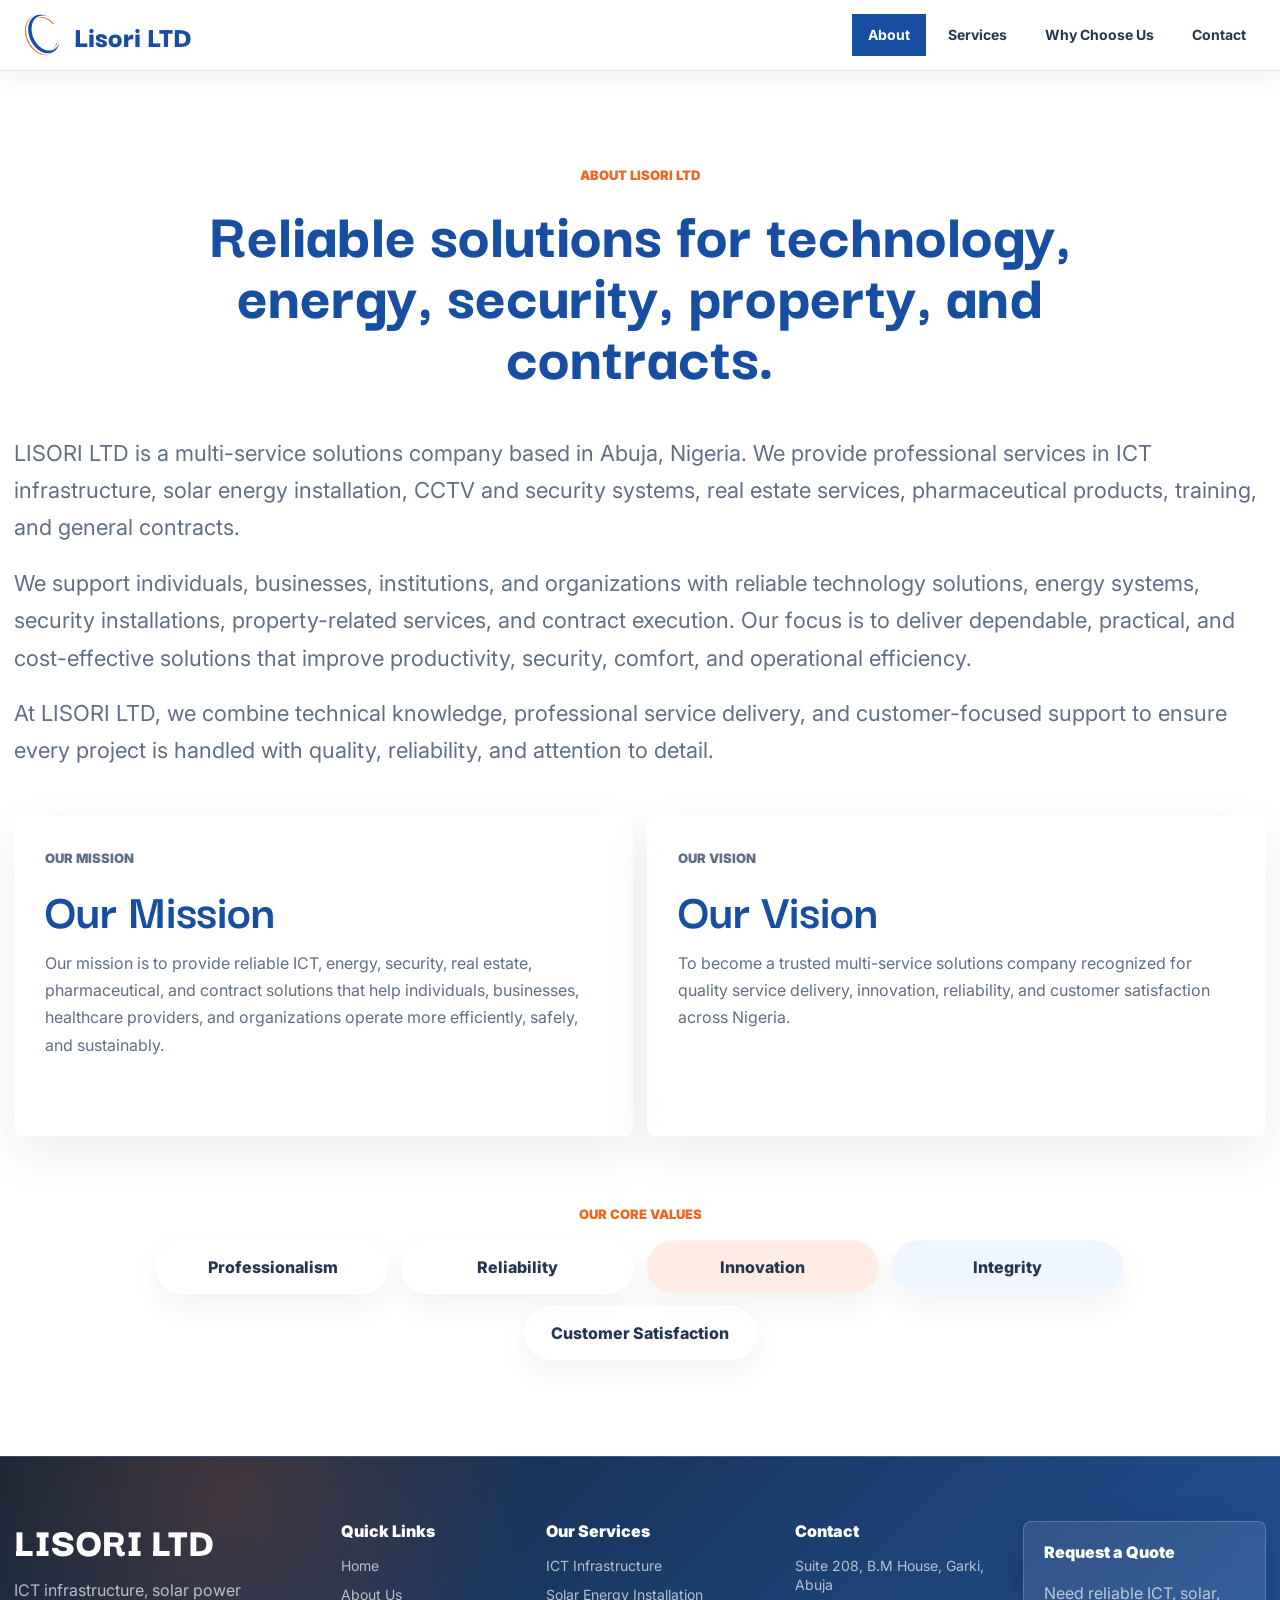
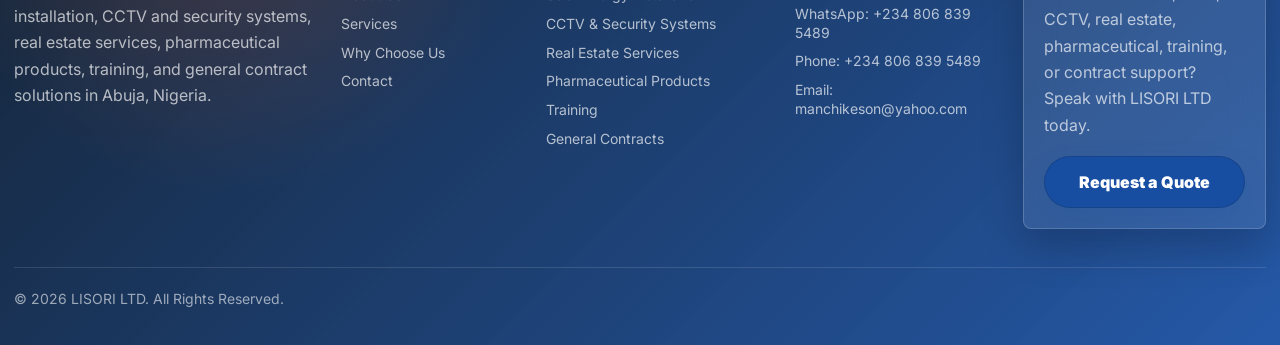
==== commit 5ed3330b: "Add team and pharmaceutical services updates" ====
--- a/about.html
+++ b/about.html
@@ -4,7 +4,7 @@
   <meta charset="UTF-8">
   <meta name="viewport" content="width=device-width, initial-scale=1.0">
   <title>About LISORI LTD | Multi-Service Solutions Company</title>
-  <meta name="description" content="Learn about LISORI LTD, an Abuja-based multi-service company providing ICT infrastructure, solar installation, CCTV security, real estate, training, and contract solutions.">
+  <meta name="description" content="Learn about LISORI LTD, an Abuja-based multi-service company providing ICT infrastructure, solar installation, CCTV security, real estate, pharmaceutical products, training, and contract solutions.">
   <link rel="canonical" href="https://lisoriltd.com/about.html">
   <meta name="robots" content="index, follow">
   <meta name="theme-color" content="#174EA2">
@@ -14,11 +14,11 @@
   <meta property="og:type" content="website">
   <meta property="og:url" content="https://lisoriltd.com/about.html">
   <meta property="og:title" content="About LISORI LTD | Multi-Service Solutions Company">
-  <meta property="og:description" content="Learn about LISORI LTD, an Abuja-based multi-service company providing ICT infrastructure, solar installation, CCTV security, real estate, training, and contract solutions.">
+  <meta property="og:description" content="Learn about LISORI LTD, an Abuja-based multi-service company providing ICT infrastructure, solar installation, CCTV security, real estate, pharmaceutical products, training, and contract solutions.">
   <meta property="og:image" content="https://lisoriltd.com/assets/118154.jpg">
   <meta name="twitter:card" content="summary_large_image">
   <meta name="twitter:title" content="About LISORI LTD | Multi-Service Solutions Company">
-  <meta name="twitter:description" content="Learn about LISORI LTD, an Abuja-based multi-service company providing ICT infrastructure, solar installation, CCTV security, real estate, training, and contract solutions.">
+  <meta name="twitter:description" content="Learn about LISORI LTD, an Abuja-based multi-service company providing ICT infrastructure, solar installation, CCTV security, real estate, pharmaceutical products, training, and contract solutions.">
   <meta name="twitter:image" content="https://lisoriltd.com/assets/118154.jpg">
   <link rel="preconnect" href="https://fonts.googleapis.com">
   <link rel="preconnect" href="https://fonts.gstatic.com" crossorigin>
@@ -56,7 +56,7 @@
 
     <section class="about-page section-pad">
       <div class="about-story reveal">
-        <p>LISORI LTD is a multi-service solutions company based in Abuja, Nigeria. We provide professional services in ICT infrastructure, solar energy installation, CCTV and security systems, real estate services, training, and general contracts.</p>
+        <p>LISORI LTD is a multi-service solutions company based in Abuja, Nigeria. We provide professional services in ICT infrastructure, solar energy installation, CCTV and security systems, real estate services, pharmaceutical products, training, and general contracts.</p>
         <p>We support individuals, businesses, institutions, and organizations with reliable technology solutions, energy systems, security installations, property-related services, and contract execution. Our focus is to deliver dependable, practical, and cost-effective solutions that improve productivity, security, comfort, and operational efficiency.</p>
         <p>At LISORI LTD, we combine technical knowledge, professional service delivery, and customer-focused support to ensure every project is handled with quality, reliability, and attention to detail.</p>
       </div>
@@ -65,7 +65,7 @@
         <article class="about-card reveal">
           <p class="section-label">Our Mission</p>
           <h2>Our Mission</h2>
-          <p>Our mission is to provide reliable ICT, energy, security, real estate, and contract solutions that help individuals, businesses, and organizations operate more efficiently, safely, and sustainably.</p>
+        <p>Our mission is to provide reliable ICT, energy, security, real estate, pharmaceutical, and contract solutions that help individuals, businesses, healthcare providers, and organizations operate more efficiently, safely, and sustainably.</p>
         </article>
         <article class="about-card reveal">
           <p class="section-label">Our Vision</p>
@@ -91,7 +91,7 @@
     <div class="footer-grid">
       <div class="footer-brand">
         <h2>LISORI LTD</h2>
-        <p>ICT infrastructure, solar power installation, CCTV and security systems, real estate services, training, and general contract solutions in Abuja, Nigeria.</p>
+        <p>ICT infrastructure, solar power installation, CCTV and security systems, real estate services, pharmaceutical products, training, and general contract solutions in Abuja, Nigeria.</p>
       </div>
       <div>
         <h3>Quick Links</h3>
@@ -110,6 +110,7 @@
           <a href="services.html">Solar Energy Installation</a>
           <a href="services.html">CCTV &amp; Security Systems</a>
           <a href="services.html">Real Estate Services</a>
+          <a href="services.html">Pharmaceutical Products</a>
           <a href="services.html">Training</a>
           <a href="services.html">General Contracts</a>
         </nav>
@@ -118,14 +119,14 @@
         <h3>Contact</h3>
         <div class="footer-links">
           <span>Suite 208, B.M House, Garki, Abuja</span>
-          <a href="https://wa.me/2348068395489" target="_blank" rel="noopener">WhatsApp: 0806 839 5489</a>
-          <a href="tel:+2348068395489">Phone: 0806 839 5489</a>
+          <a href="https://wa.me/2348068395489" target="_blank" rel="noopener">WhatsApp: +234 806 839 5489</a>
+          <a href="tel:+2348068395489">Phone: +234 806 839 5489</a>
           <a href="mailto:manchikeson@yahoo.com">Email: manchikeson@yahoo.com</a>
         </div>
       </div>
       <div class="footer-cta">
         <h3>Request a Quote</h3>
-        <p>Need reliable ICT, solar, CCTV, real estate, training, or contract support? Speak with LISORI LTD today.</p>
+        <p>Need reliable ICT, solar, CCTV, real estate, pharmaceutical, training, or contract support? Speak with LISORI LTD today.</p>
         <a class="button button-primary" href="mailto:manchikeson@yahoo.com?subject=Quote%20Request%20for%20LISORI%20LTD&body=Hello%20LISORI%20LTD%2C%0A%0AI%20would%20like%20to%20request%20a%20quote.%0A%0AName%3A%0APhone%3A%0ALocation%3A%0AService%20needed%3A%0AMessage%3A">Request a Quote</a>
       </div>
     </div>
--- a/styles.css
+++ b/styles.css
@@ -1279,6 +1279,81 @@
   line-height: 1.58;
 }
 
+.team-section {
+  padding-top: 92px;
+}
+
+.team-section .section-heading h2 {
+  line-height: 1.08;
+}
+
+.team-grid {
+  display: grid;
+  grid-template-columns: repeat(3, 1fr);
+  gap: 18px;
+}
+
+.team-card {
+  overflow: hidden;
+  border: 1px solid rgba(23, 78, 162, 0.12);
+  border-radius: 8px;
+  background:
+    linear-gradient(135deg, rgba(234, 243, 255, 0.96), rgba(255, 255, 255, 0.96) 58%, rgba(255, 243, 236, 0.86));
+  box-shadow: 0 22px 58px rgba(16, 32, 51, 0.12);
+}
+
+.team-photo {
+  height: clamp(300px, 32vw, 420px);
+  margin: 0;
+  overflow: hidden;
+  background: var(--navy);
+}
+
+.team-photo img {
+  width: 100%;
+  height: 100%;
+  object-fit: cover;
+  object-position: center top;
+  transition: transform 360ms ease;
+}
+
+.team-card:hover .team-photo img {
+  transform: scale(1.04);
+}
+
+.team-copy {
+  min-height: 190px;
+  padding: 24px;
+}
+
+.team-copy h3 {
+  margin: 0 0 10px;
+  color: var(--navy);
+  font-family: "Darker Grotesque", "Inter", Arial, sans-serif;
+  font-size: clamp(28px, 3vw, 36px);
+  font-weight: 900;
+  line-height: 0.96;
+  letter-spacing: 0;
+}
+
+.team-credentials,
+.team-role {
+  margin: 0;
+  line-height: 1.5;
+}
+
+.team-credentials {
+  color: var(--muted);
+  font-size: 14px;
+  font-weight: 700;
+}
+
+.team-role {
+  margin-top: 14px;
+  color: var(--coral);
+  font-weight: 900;
+}
+
 .our-work-preview {
   display: grid;
   grid-template-columns: minmax(0, 0.95fr) minmax(360px, 0.75fr);
@@ -1671,6 +1746,7 @@
   .service-grid,
   .our-work-preview,
   .why-card-grid,
+  .team-grid,
   .trust-grid,
   .project-area-grid,
   .about-card-grid,
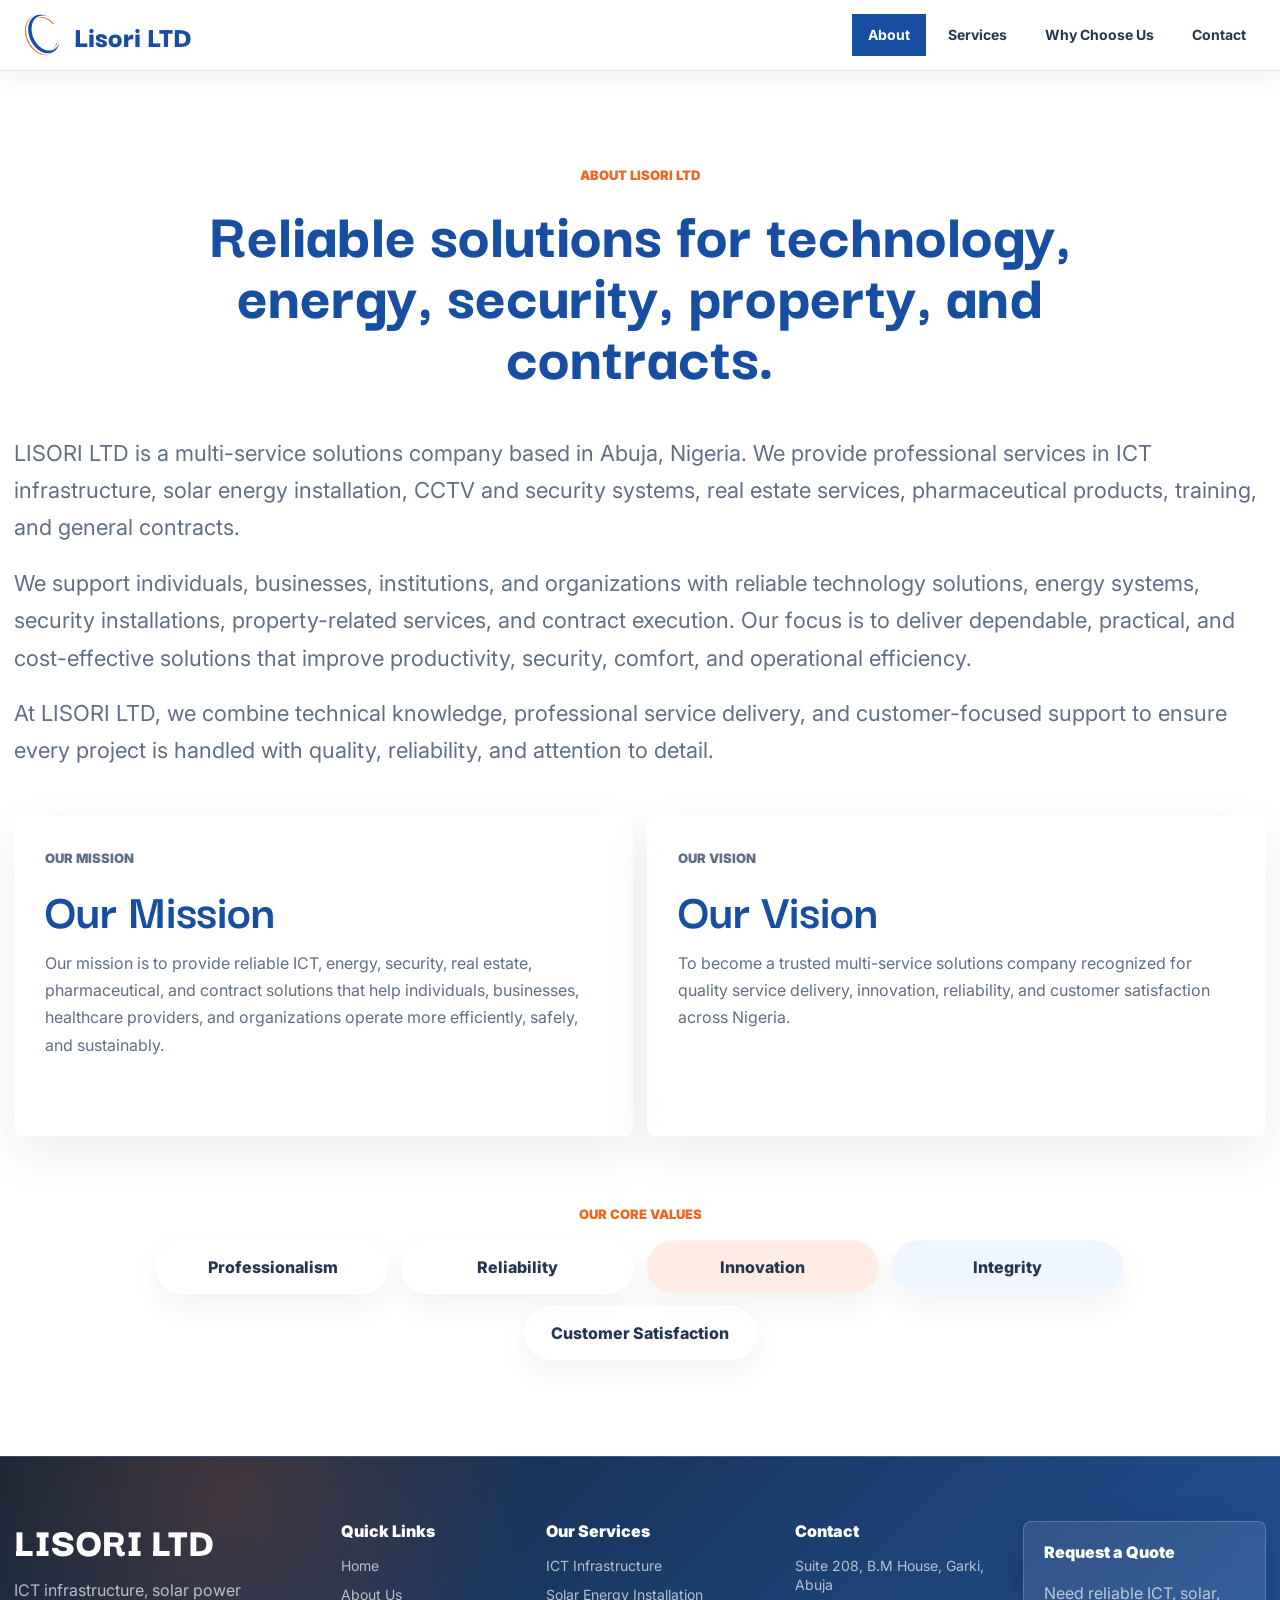
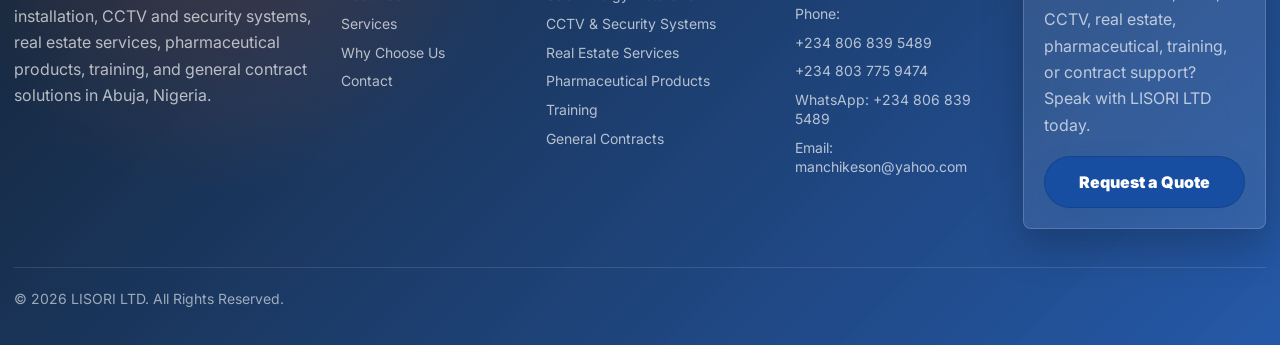
==== commit 317c8ba8: "Update contact phone numbers" ====
--- a/about.html
+++ b/about.html
@@ -119,8 +119,10 @@
         <h3>Contact</h3>
         <div class="footer-links">
           <span>Suite 208, B.M House, Garki, Abuja</span>
+          <span>Phone:</span>
+          <a href="tel:+2348068395489">+234 806 839 5489</a>
+          <a href="tel:+2348037759474">+234 803 775 9474</a>
           <a href="https://wa.me/2348068395489" target="_blank" rel="noopener">WhatsApp: +234 806 839 5489</a>
-          <a href="tel:+2348068395489">Phone: +234 806 839 5489</a>
           <a href="mailto:manchikeson@yahoo.com">Email: manchikeson@yahoo.com</a>
         </div>
       </div>
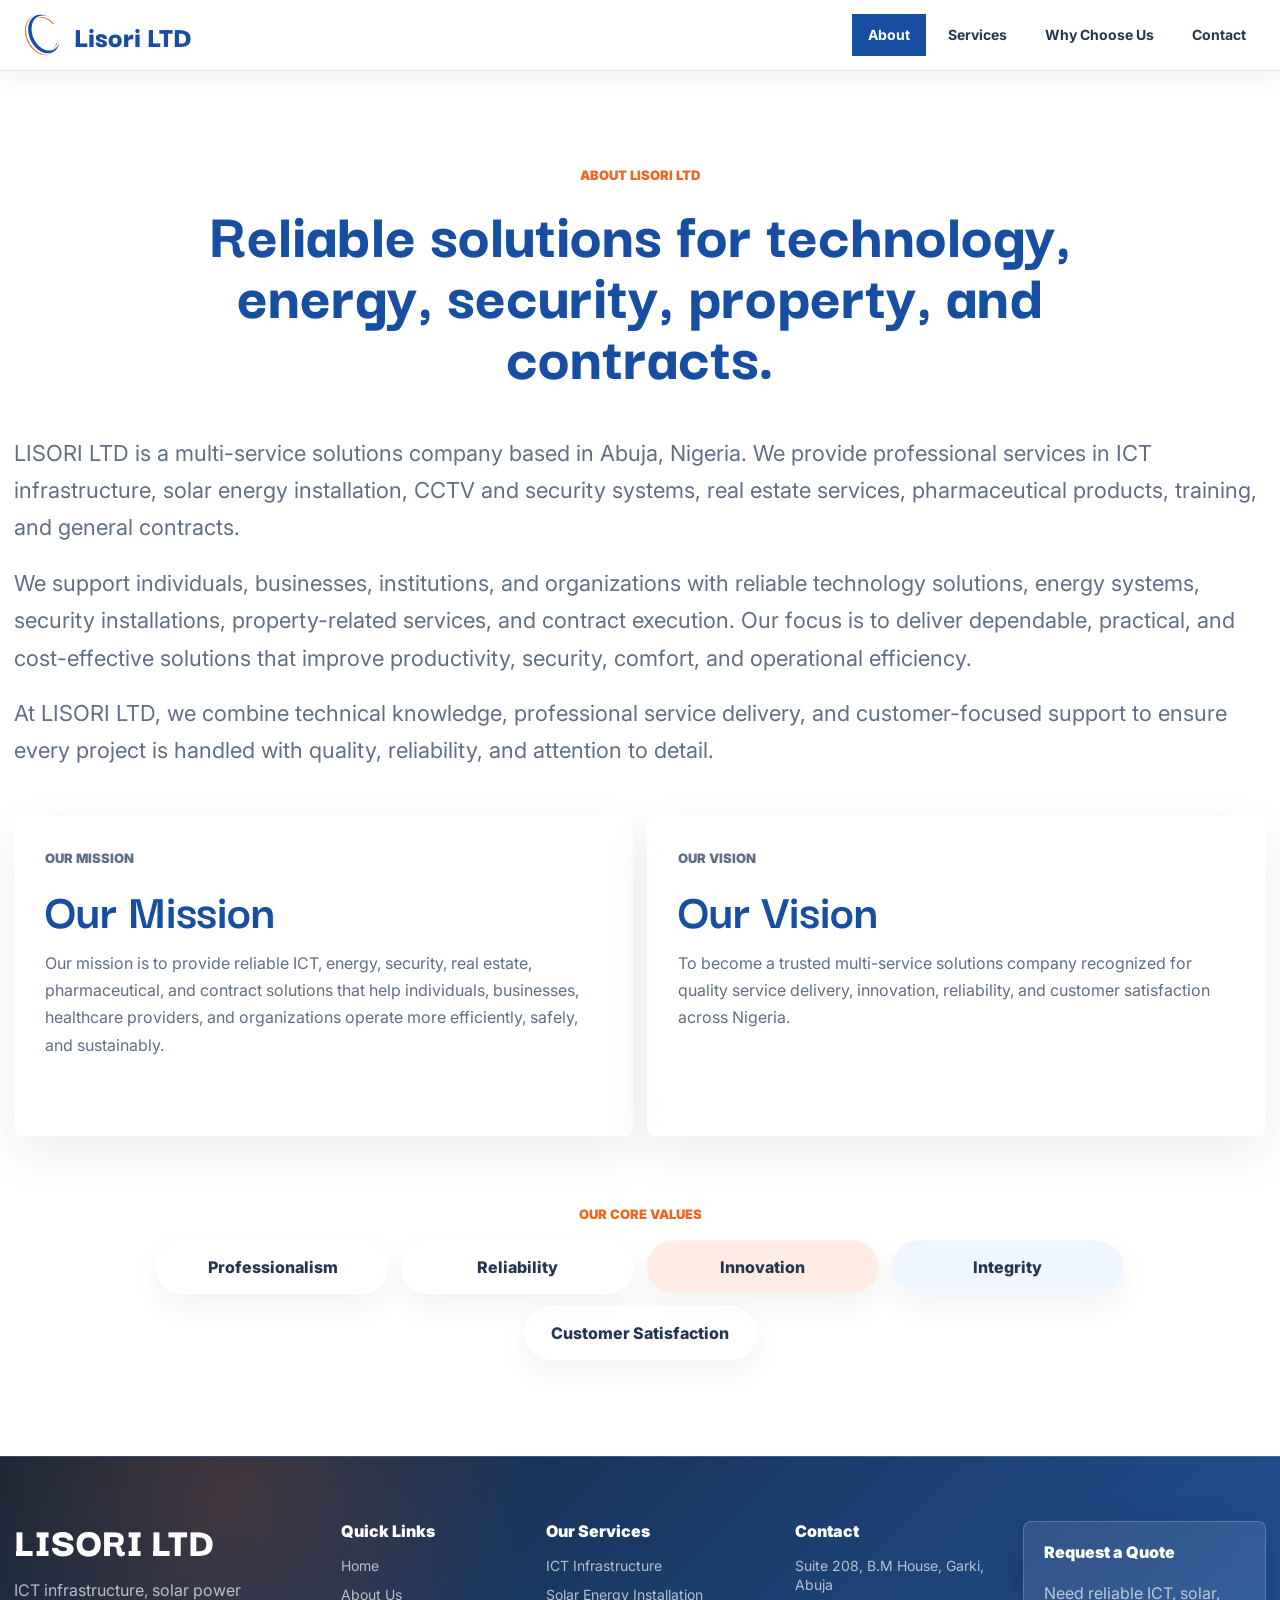
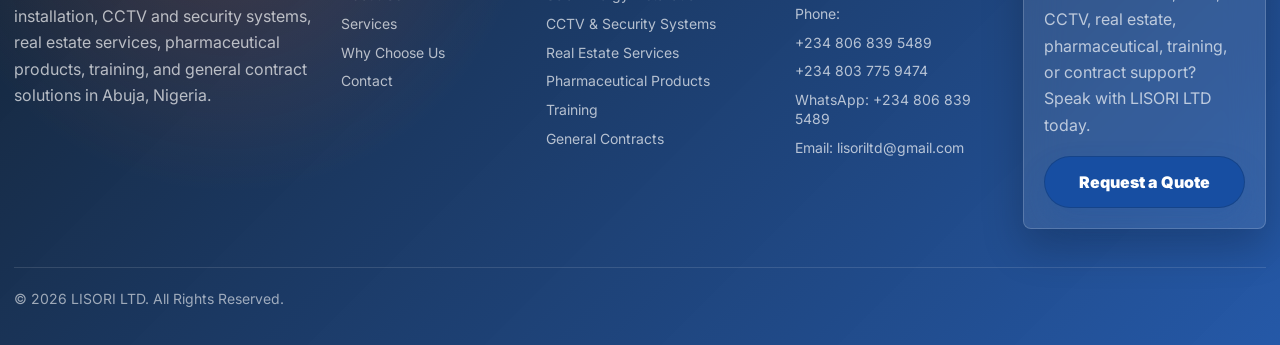
==== commit dd5b12d7: "Update contact email address" ====
--- a/about.html
+++ b/about.html
@@ -44,7 +44,7 @@
       <a href="services.html">Services</a>
       <a href="work.html">Why Choose Us</a>
       <a href="contact.html">Contact</a>
-      <a class="mobile-nav-cta" href="mailto:manchikeson@yahoo.com?subject=Quote%20Request%20for%20LISORI%20LTD&body=Hello%20LISORI%20LTD%2C%0A%0AI%20would%20like%20to%20request%20a%20quote.%0A%0AName%3A%0APhone%3A%0ALocation%3A%0AService%20needed%3A%0AMessage%3A">Request Quote</a>
+      <a class="mobile-nav-cta" href="mailto:lisoriltd@gmail.com?subject=Quote%20Request%20for%20LISORI%20LTD&body=Hello%20LISORI%20LTD%2C%0A%0AI%20would%20like%20to%20request%20a%20quote.%0A%0AName%3A%0APhone%3A%0ALocation%3A%0AService%20needed%3A%0AMessage%3A">Request Quote</a>
     </nav>
   </header>
 
@@ -123,13 +123,13 @@
           <a href="tel:+2348068395489">+234 806 839 5489</a>
           <a href="tel:+2348037759474">+234 803 775 9474</a>
           <a href="https://wa.me/2348068395489" target="_blank" rel="noopener">WhatsApp: +234 806 839 5489</a>
-          <a href="mailto:manchikeson@yahoo.com">Email: manchikeson@yahoo.com</a>
+          <a href="mailto:lisoriltd@gmail.com">Email: lisoriltd@gmail.com</a>
         </div>
       </div>
       <div class="footer-cta">
         <h3>Request a Quote</h3>
         <p>Need reliable ICT, solar, CCTV, real estate, pharmaceutical, training, or contract support? Speak with LISORI LTD today.</p>
-        <a class="button button-primary" href="mailto:manchikeson@yahoo.com?subject=Quote%20Request%20for%20LISORI%20LTD&body=Hello%20LISORI%20LTD%2C%0A%0AI%20would%20like%20to%20request%20a%20quote.%0A%0AName%3A%0APhone%3A%0ALocation%3A%0AService%20needed%3A%0AMessage%3A">Request a Quote</a>
+        <a class="button button-primary" href="mailto:lisoriltd@gmail.com?subject=Quote%20Request%20for%20LISORI%20LTD&body=Hello%20LISORI%20LTD%2C%0A%0AI%20would%20like%20to%20request%20a%20quote.%0A%0AName%3A%0APhone%3A%0ALocation%3A%0AService%20needed%3A%0AMessage%3A">Request a Quote</a>
       </div>
     </div>
     <div class="footer-bottom">
